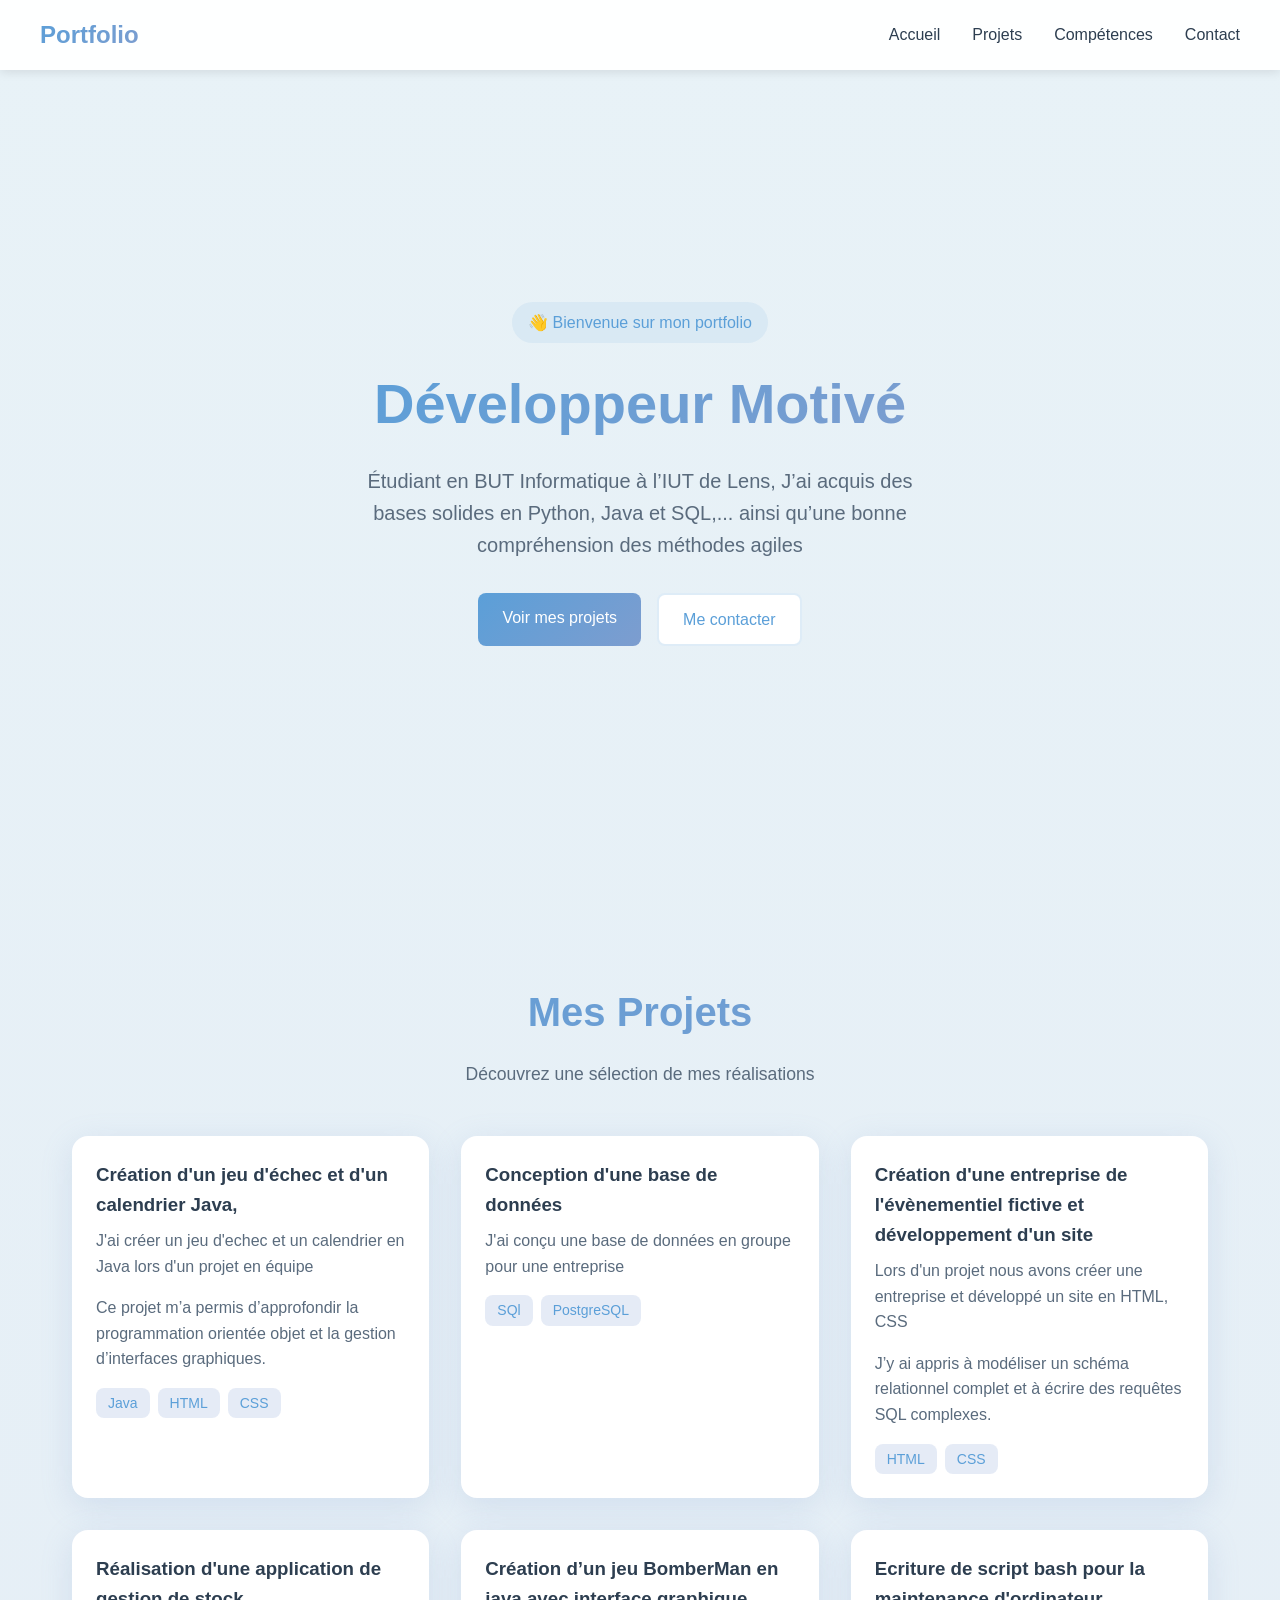
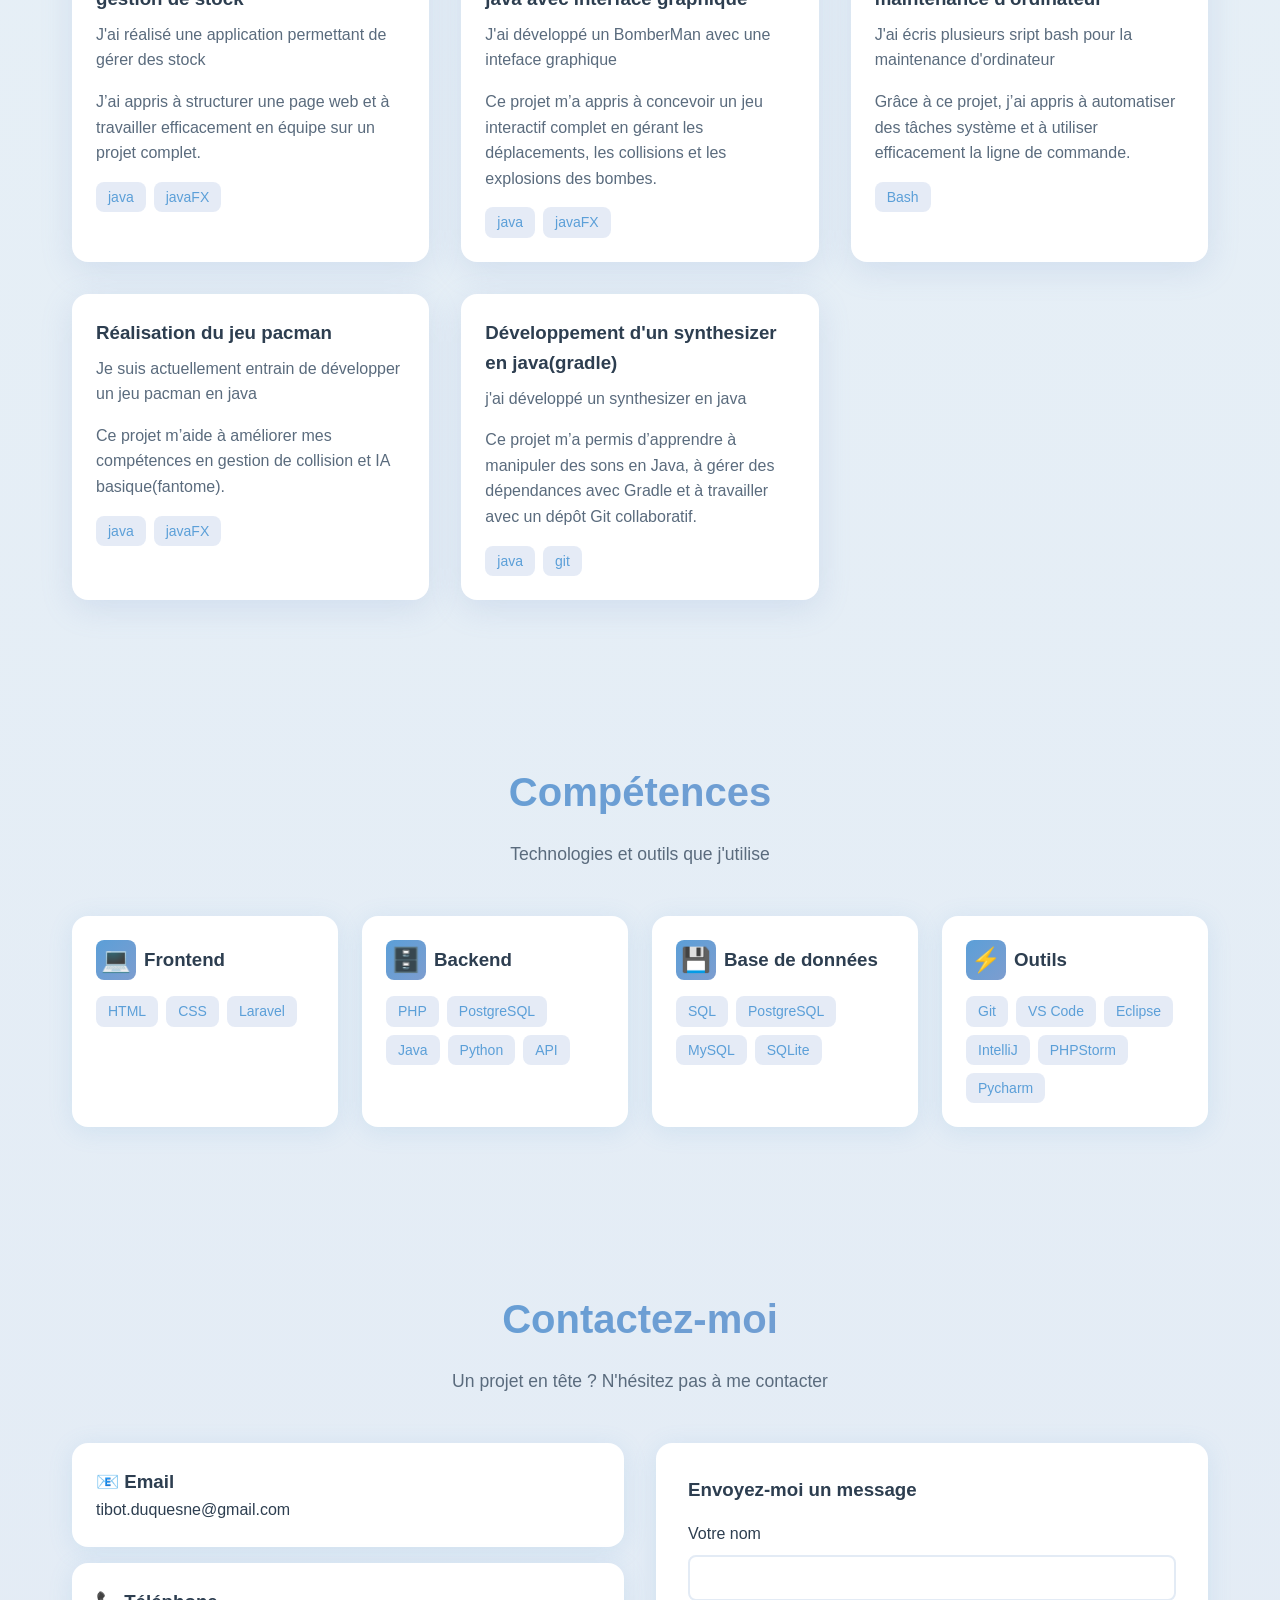
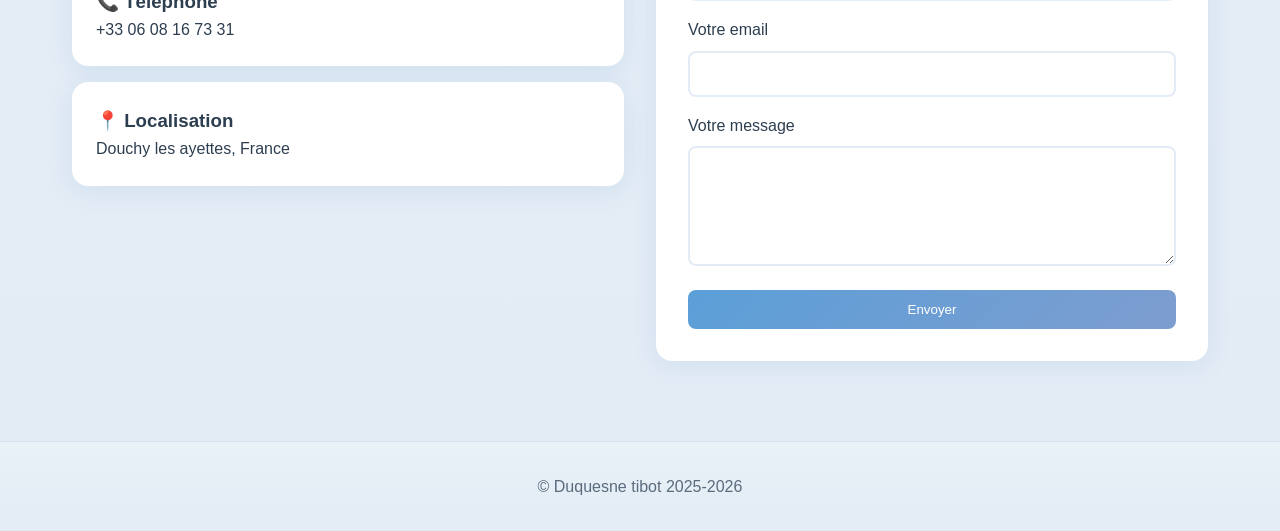
==== index.html @ 4263afc7 "ajout d'un projet" ====
<!DOCTYPE html>
<html lang='fr'>
<head>
    <meta charset="UTF-8">
    <meta name="viewport" content="width=device-width, initial-scale=1.0">
    <title>Accueil — Portfolio</title>
    
  <link rel="stylesheet" href="styles.css">
</head>
<body>
<nav>
        <div class="container">
            <h1>Portfolio</h1>
            <ul>
                <li><a href="index.html">Accueil</a></li>
                <li><a href="#projets">Projets</a></li>
                <li><a href="#competences">Compétences</a></li>
                <li><a href="#contact">Contact</a></li>
            </ul>
        </div>
    </nav>
<main class='container'>


    <!-- Navigation -->
    

    <!-- Hero Section -->
    <section id="accueil" class="hero">
        <div>
            <div style="background: rgba(91, 159, 216, 0.1); display: inline-block; padding: 0.5rem 1rem; border-radius: 2rem; margin-bottom: 1rem;">
                <span style="color: #5b9fd8;">👋 Bienvenue sur mon portfolio</span>
            </div>
            <h1>Développeur Motivé</h1>
            <p>Étudiant en BUT Informatique à l’IUT de Lens,  J’ai acquis des bases solides en Python, Java et SQL,... ainsi qu’une bonne compréhension des méthodes agiles</p>
            <div class="buttons">
                <a href="#projets" class="btn">Voir mes projets</a>
                <a href="#contact" class="btn" style="background: white; color: #5b9fd8; border: 2px solid rgba(91, 159, 216, 0.2);">Me contacter</a>
            </div>
        </div>
    </section>

    <!-- Projets -->
    <section id="projets">
        <h2>Mes Projets</h2>
        <p>Découvrez une sélection de mes réalisations</p>
        
        <div class="projects">
            <div class="project-card">
                <div class="project-card-content">
                    <h3>Création d'un jeu d'échec et d'un calendrier Java,</h3>
                    <p>J'ai créer un jeu d'echec et un calendrier en Java lors d'un projet en équipe</p>
                    <p>Ce projet m’a permis d’approfondir la programmation orientée objet et la gestion d’interfaces graphiques.</p>
                    <div class="tags">
                        <span class="tag">Java</span>
                        <span class="tag">HTML</span>
                        <span class="tag">CSS</span>
                    </div>
                </div>
            </div>

            <div class="project-card">
                <div class="project-card-content">
                    <h3>Conception d'une base de données</h3>
                    <p>J'ai conçu une base de données en groupe pour une entreprise</p>
                    <div class="tags">
                        <span class="tag">SQl</span>
                        <span class="tag">PostgreSQL</span>
                    </div>
                </div>
            </div>

            <div class="project-card">
                <div class="project-card-content">
                    <h3>Création d'une entreprise de l'évènementiel fictive et développement d'un site</h3>
                    <p>Lors d'un projet nous avons créer une entreprise et développé un site en HTML, CSS</p>
                    <p>J’y ai appris à modéliser un schéma relationnel complet et à écrire des requêtes SQL complexes.</p>
                    <div class="tags">
                        <span class="tag">HTML</span>
                        <span class="tag">CSS</span>
                    </div>
                </div>
            </div>

            <div class="project-card">
                <div class="project-card-content">
                    <h3>Réalisation d'une application de gestion de stock</h3>
                    <p>J'ai réalisé une application permettant de gérer des stock</p>
                    <p>J’ai appris à structurer une page web et à travailler efficacement en équipe sur un projet complet.</p>
                    <div class="tags">
                        <span class="tag">java</span>
                        <span class="tag">javaFX</span>
                    </div>
                </div>
            </div>
            <div class="project-card">
                <div class="project-card-content">
                    <h3>Création d’un jeu BomberMan en java avec interface graphique</h3>
                    <p>J'ai développé un BomberMan avec une inteface graphique</p>
                    <p>Ce projet m’a appris à concevoir un jeu interactif complet en gérant les déplacements, les collisions et les explosions des bombes.</p>
                    <div class="tags">
                        <span class="tag">java</span>
                        <span class="tag">javaFX</span>
                    </div>
                </div>
            </div>
            <div class="project-card">
                <div class="project-card-content">
                    <h3>Ecriture de script bash pour la maintenance d'ordinateur</h3>
                    <p>J'ai écris plusieurs sript bash pour la maintenance d'ordinateur</p>
                    <p>Grâce à ce projet, j’ai appris à automatiser des tâches système et à utiliser efficacement la ligne de commande.</p>
                    <div class="tags">
                        <span class="tag">Bash</span>
                    </div>
                </div>
            </div>
            <div class="project-card">
                <div class="project-card-content">
                    <h3>Réalisation du jeu pacman</h3>
                    <p>Je suis actuellement entrain de développer un jeu pacman en java</p>
                    <p>Ce projet m’aide à améliorer mes compétences en gestion de collision et IA basique(fantome).</p>
                    <div class="tags">
                        <span class="tag">java</span>
                        <span class="tag">javaFX</span>
                    </div>
                </div>
            </div>
            <div class="project-card">
                <div class="project-card-content">
                    <h3>Développement d'un synthesizer en java(gradle)</h3>
                    <p>j'ai développé un synthesizer en java</p>
                    <p>Ce projet m’a permis d’apprendre à manipuler des sons en Java, à gérer des dépendances avec Gradle et à travailler avec un dépôt Git collaboratif.</p>
                    <div class="tags">
                        <span class="tag">java</span>
                        <span class="tag">git</span>
                    </div>
                </div>
            </div>
        </div>
    </section>

    <!-- Compétences -->
    <section id="competences">
        <h2>Compétences</h2>
        <p>Technologies et outils que j'utilise</p>
        
        <div class="skills">
            <div class="skill-card">
                <h3><span class="icon">💻</span> Frontend</h3>
                <div class="tags">
                    <span class="tag">HTML</span>
                    <span class="tag">CSS</span>
                    <span class="tag">Laravel</span>
                </div>
            </div>

            <div class="skill-card">
                <h3><span class="icon">🗄️</span> Backend</h3>
                <div class="tags">
                    <span class="tag">PHP</span>
                    <span class="tag">PostgreSQL</span>
                    <span class="tag">Java</span>
                    <span class="tag">Python</span>
                    <span class="tag">API</span>
                </div>
            </div>

            <div class="skill-card">
                <h3><span class="icon">💾</span>Base de données</h3>
                <div class="tags">
                    <span class="tag">SQL</span>
                    <span class="tag">PostgreSQL</span>
                    <span class="tag">MySQL</span>
                    <span class="tag">SQLite</span>  
                </div>
            </div>
            <div class="skill-card">
                <h3><span class="icon">⚡</span> Outils</h3>
                <div class="tags">
                    <span class="tag">Git</span>
                    <span class="tag">VS Code</span>
                    <span class="tag">Eclipse</span>
                    <span class="tag">IntelliJ</span>
                    <span class="tag">PHPStorm</span>
                    <span class="tag">Pycharm</span>    
                </div>
            </div>
        </div>
    </section>

    <!-- Contact -->
    <section id="contact">
        <h2>Contactez-moi</h2>
        <p>Un projet en tête ? N'hésitez pas à me contacter</p>
        
        <div class="contact-grid">
            <div>
                <div class="contact-card" style="margin-bottom: 1rem;">
                    <h3>📧 Email</h3>
                    <p>tibot.duquesne@gmail.com</p>
                </div>
                <div class="contact-card" style="margin-bottom: 1rem;">
                    <h3>📞 Téléphone</h3>
                    <p>+33 06 08 16 73 31</p>
                </div>
                <div class="contact-card">
                    <h3>📍 Localisation</h3>
                    <p>Douchy les ayettes, France</p>
                </div>
            </div>

            <div class="contact-form">
                <h3 style="margin-bottom: 1rem;">Envoyez-moi un message</h3>
                <form
                action="https://formspree.io/f/manpaazv"
                method="POST"
                >
                    <div class="form-group">
                        <label>Votre nom</label>
                        <input type="text" required>
                    </div>
                    <div class="form-group">
                        <label>Votre email</label>
                        <input type="email" required name="email">
                    </div>
                    <div class="form-group">
                        <label>Votre message</label>
                        <textarea required name="name"></textarea>
                    </div>
                    <button type="submit" class="btn" style="width: 100%;">Envoyer</button>
                </form>
            </div>
        </div>
    </section>

    <!-- Footer -->
    


</main>
<footer>
        <p>© Duquesne tibot 2025-2026</p>
    </footer>
</body>
</html>
---- styles.css ----
* {
            margin: 0;
            padding: 0;
            box-sizing: border-box;
        }

        body {
            font-family: 'Segoe UI', Tahoma, Geneva, Verdana, sans-serif;
            background: linear-gradient(180deg, #e8f2f7, #e3ebf5);
            color: #2d3e50;
            line-height: 1.6;
        }

        /* Navigation */
        nav {
            position: fixed;
            top: 0;
            left: 0;
            right: 0;
            background: rgba(255, 255, 255, 0.95);
            backdrop-filter: blur(10px);
            padding: 1rem 2rem;
            box-shadow: 0 2px 10px rgba(0, 0, 0, 0.1);
            z-index: 1000;
        }

        nav .container {
            max-width: 1200px;
            margin: 0 auto;
            display: flex;
            justify-content: space-between;
            align-items: center;
        }

        nav h1 {
            font-size: 1.5rem;
            background: linear-gradient(135deg, #5b9fd8, #7d9dcf);
            -webkit-background-clip: text;
            -webkit-text-fill-color: transparent;
            background-clip: text;
        }

        nav ul {
            display: flex;
            list-style: none;
            gap: 2rem;
        }

        nav a {
            text-decoration: none;
            color: #2d3e50;
            font-weight: 500;
            transition: color 0.3s;
        }

        nav a:hover {
            color: #5b9fd8;
        }

        .btn {
            background: linear-gradient(135deg, #5b9fd8, #7d9dcf);
            color: white;
            padding: 0.75rem 1.5rem;
            border-radius: 0.5rem;
            text-decoration: none;
            border: none;
            cursor: pointer;
            transition: opacity 0.3s;
            display: inline-block;
        }

        .btn:hover {
            opacity: 0.9;
        }

        /* Hero Section */
        .hero {
            min-height: 100vh;
            display: flex;
            align-items: center;
            justify-content: center;
            text-align: center;
            padding: 2rem;
            padding-top: 80px;
        }

        .hero h1 {
            font-size: 3.5rem;
            background: linear-gradient(135deg, #5b9fd8, #7d9dcf);
            -webkit-background-clip: text;
            -webkit-text-fill-color: transparent;
            background-clip: text;
            margin-bottom: 1rem;
        }

        .hero p {
            font-size: 1.25rem;
            color: #5a6b7d;
            margin-bottom: 2rem;
            max-width: 600px;
        }

        .hero .buttons {
            display: flex;
            gap: 1rem;
            justify-content: center;
            flex-wrap: wrap;
        }

        /* Sections */
        section {
            padding: 5rem 2rem;
            max-width: 1200px;
            margin: 0 auto;
        }

        section h2 {
            font-size: 2.5rem;
            text-align: center;
            margin-bottom: 1rem;
            background: linear-gradient(135deg, #5b9fd8, #7d9dcf);
            -webkit-background-clip: text;
            -webkit-text-fill-color: transparent;
            background-clip: text;
        }

        section > p {
            text-align: center;
            color: #5a6b7d;
            margin-bottom: 3rem;
            font-size: 1.1rem;
        }

        /* Projets */
        .projects {
            display: grid;
            grid-template-columns: repeat(auto-fit, minmax(300px, 1fr));
            gap: 2rem;
        }

        .project-card {
            background: white;
            border-radius: 1rem;
            overflow: hidden;
            box-shadow: 0 8px 32px rgba(125, 157, 207, 0.2);
            transition: transform 0.3s;
        }

        .project-card:hover {
            transform: translateY(-5px);
        }

        .project-card img {
            width: 100%;
            height: 200px;
            object-fit: cover;
            background: linear-gradient(135deg, #7d9dcf, #8fb4d1);
        }

        .project-card-content {
            padding: 1.5rem;
        }

        .project-card h3 {
            margin-bottom: 0.5rem;
            color: #2d3e50;
        }

        .project-card p {
            color: #5a6b7d;
            margin-bottom: 1rem;
        }

        .tags {
            display: flex;
            flex-wrap: wrap;
            gap: 0.5rem;
        }

        .tag {
            background: rgba(125, 157, 207, 0.2);
            padding: 0.25rem 0.75rem;
            border-radius: 0.5rem;
            font-size: 0.875rem;
            color: #5b9fd8;
        }

        /* Compétences */
        .skills {
            display: grid;
            grid-template-columns: repeat(auto-fit, minmax(250px, 1fr));
            gap: 1.5rem;
        }

        .skill-card {
            background: white;
            padding: 1.5rem;
            border-radius: 1rem;
            box-shadow: 0 4px 24px rgba(91, 159, 216, 0.15);
        }

        .skill-card h3 {
            display: flex;
            align-items: center;
            gap: 0.5rem;
            margin-bottom: 1rem;
            color: #2d3e50;
        }

        .skill-card .icon {
            width: 40px;
            height: 40px;
            background: linear-gradient(135deg, #5b9fd8, #7d9dcf);
            border-radius: 0.5rem;
            display: flex;
            align-items: center;
            justify-content: center;
            color: white;
            font-size: 1.5rem;
        }

        /* Contact */
        .contact-grid {
            display: grid;
            grid-template-columns: repeat(auto-fit, minmax(300px, 1fr));
            gap: 2rem;
        }

        .contact-card {
            background: white;
            padding: 1.5rem;
            border-radius: 1rem;
            box-shadow: 0 4px 24px rgba(91, 159, 216, 0.15);
        }

        .contact-form {
            background: white;
            padding: 2rem;
            border-radius: 1rem;
            box-shadow: 0 4px 24px rgba(91, 159, 216, 0.15);
        }

        .form-group {
            margin-bottom: 1rem;
        }

        .form-group label {
            display: block;
            margin-bottom: 0.5rem;
            color: #2d3e50;
            font-weight: 500;
        }

        .form-group input,
        .form-group textarea {
            width: 100%;
            padding: 0.75rem;
            border: 2px solid #e3ebf5;
            border-radius: 0.5rem;
            font-family: inherit;
            font-size: 1rem;
        }

        .form-group textarea {
            resize: vertical;
            min-height: 120px;
        }

        /* Footer */
        footer {
            background: linear-gradient(180deg, #e8f2f7, #e3ebf5);
            text-align: center;
            padding: 2rem;
            color: #5a6b7d;
            border-top: 1px solid #d5e3ee;
        }

        /* Responsive */
        @media (max-width: 768px) {
            nav ul {
                display: none;
            }

            .hero h1 {
                font-size: 2rem;
            }

            section h2 {
                font-size: 2rem;
            }
        }
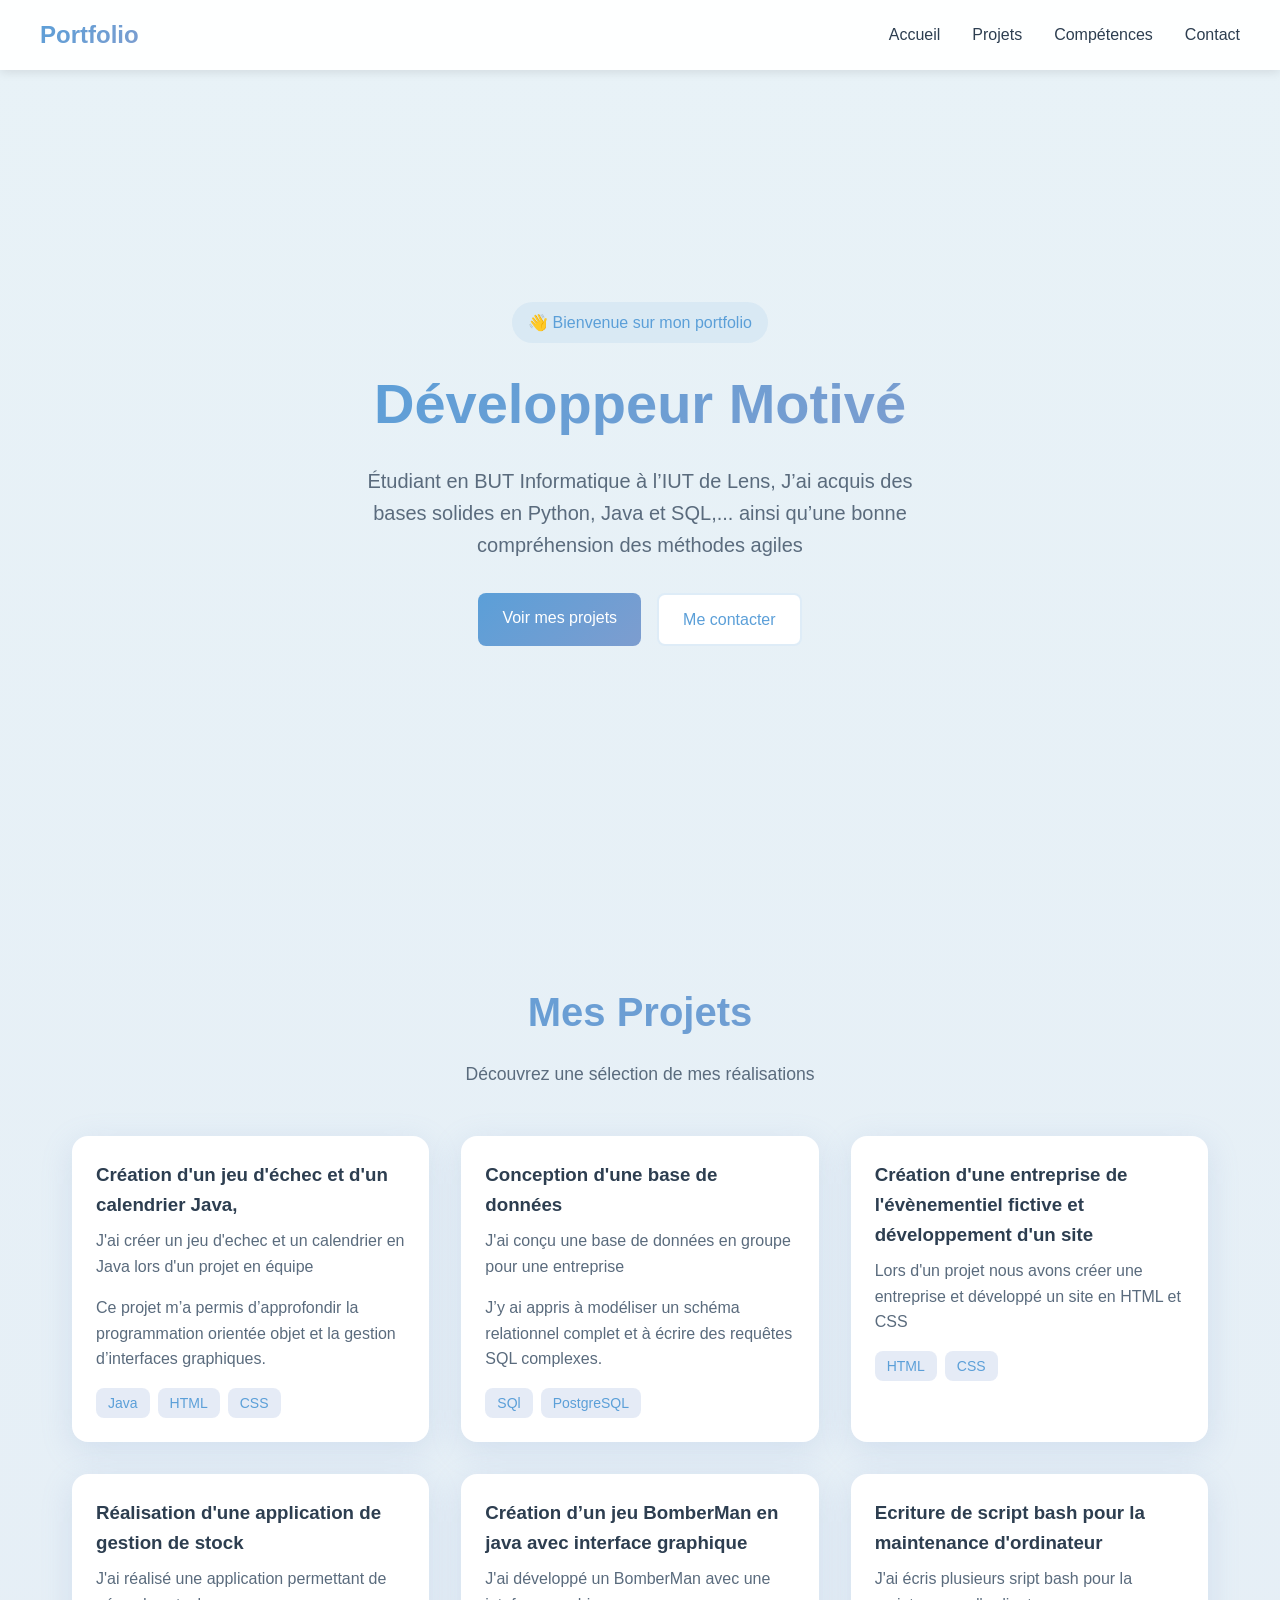
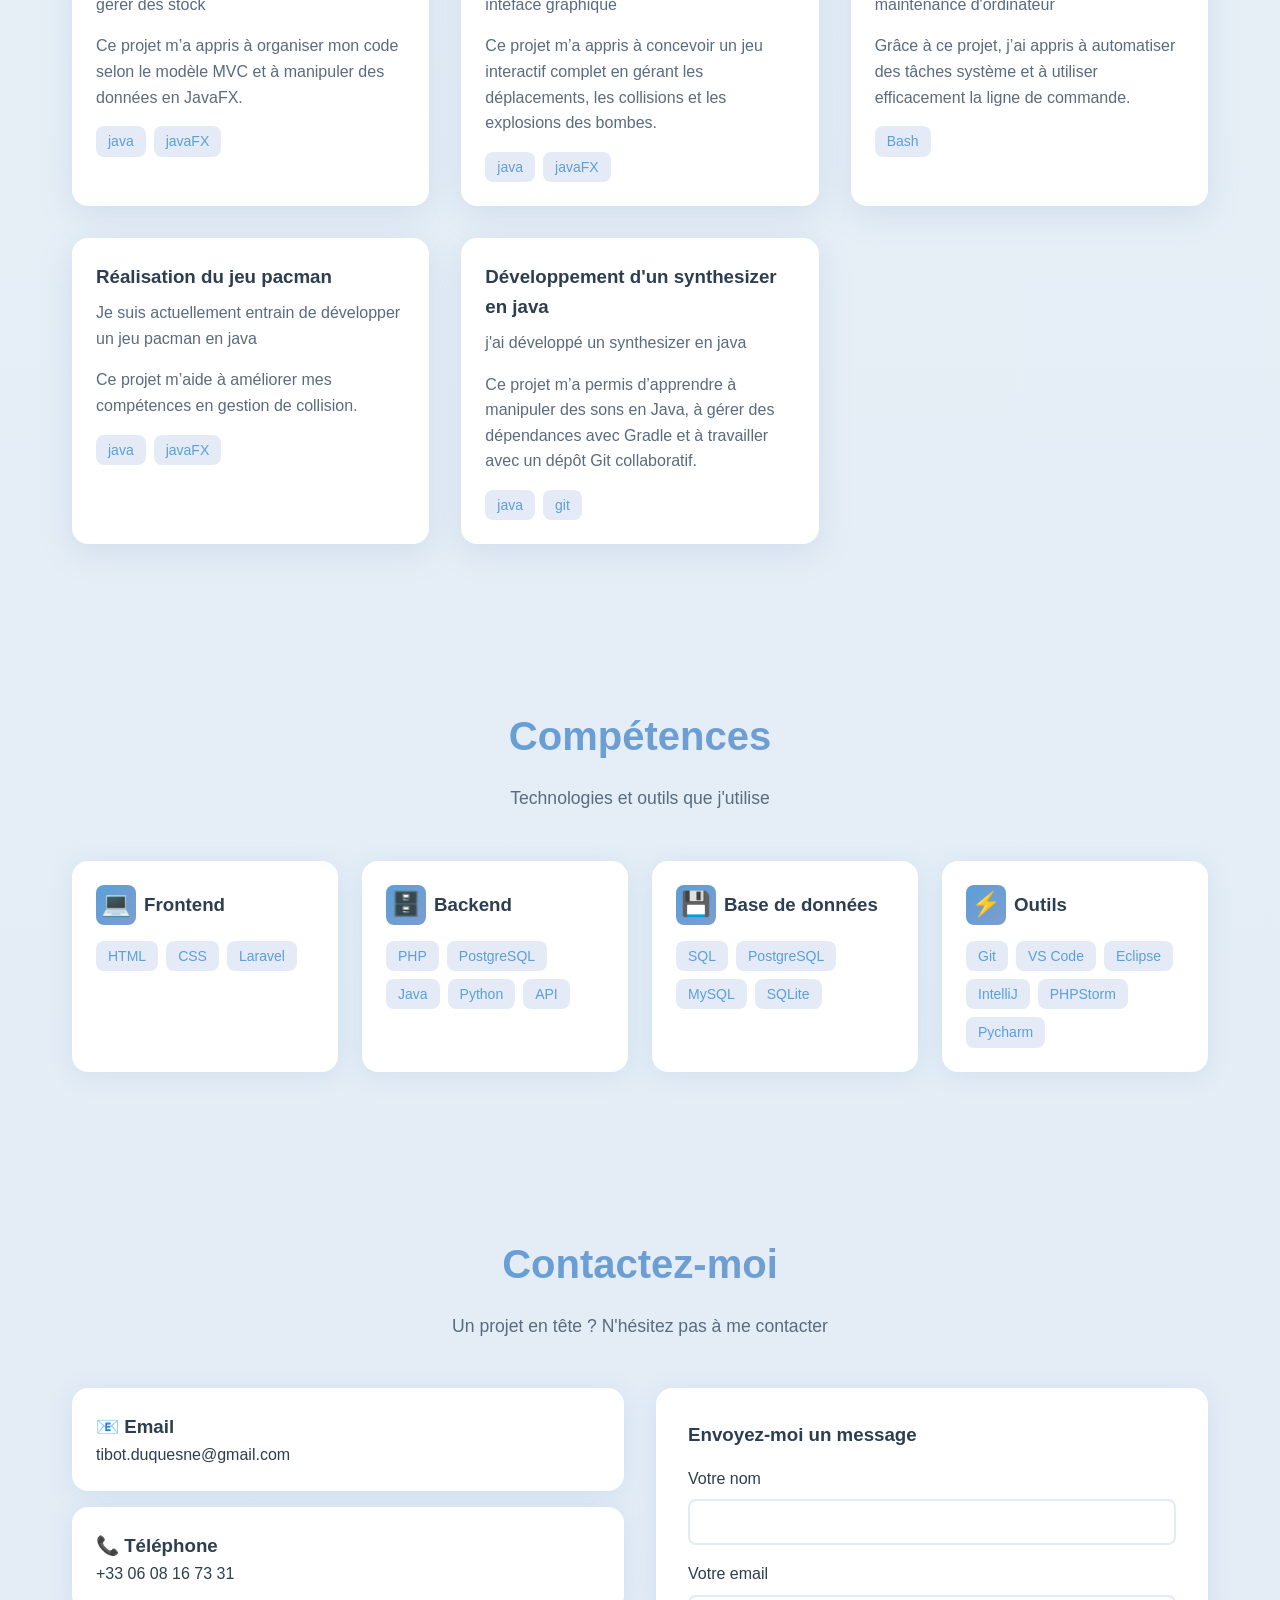
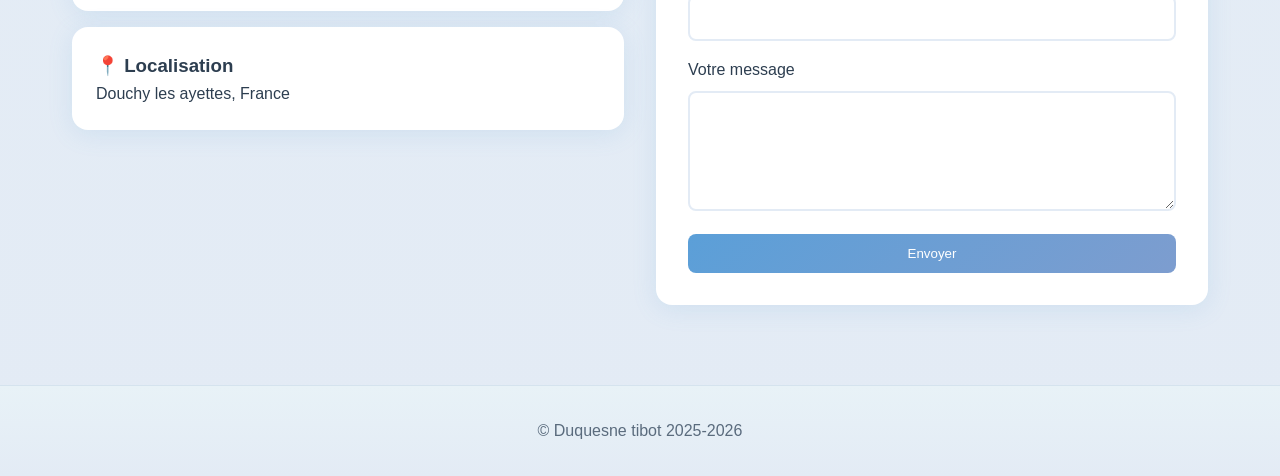
==== commit 66ca0d35: "ajout description projet" ====
--- a/index.html
+++ b/index.html
@@ -63,6 +63,7 @@
                 <div class="project-card-content">
                     <h3>Conception d'une base de données</h3>
                     <p>J'ai conçu une base de données en groupe pour une entreprise</p>
+                    <p>J’y ai appris à modéliser un schéma relationnel complet et à écrire des requêtes SQL complexes.</p>
                     <div class="tags">
                         <span class="tag">SQl</span>
                         <span class="tag">PostgreSQL</span>
@@ -73,8 +74,7 @@
             <div class="project-card">
                 <div class="project-card-content">
                     <h3>Création d'une entreprise de l'évènementiel fictive et développement d'un site</h3>
-                    <p>Lors d'un projet nous avons créer une entreprise et développé un site en HTML, CSS</p>
-                    <p>J’y ai appris à modéliser un schéma relationnel complet et à écrire des requêtes SQL complexes.</p>
+                    <p>Lors d'un projet nous avons créer une entreprise et développé un site en HTML et CSS</p>
                     <div class="tags">
                         <span class="tag">HTML</span>
                         <span class="tag">CSS</span>
@@ -86,7 +86,7 @@
                 <div class="project-card-content">
                     <h3>Réalisation d'une application de gestion de stock</h3>
                     <p>J'ai réalisé une application permettant de gérer des stock</p>
-                    <p>J’ai appris à structurer une page web et à travailler efficacement en équipe sur un projet complet.</p>
+                    <p>Ce projet m’a appris à organiser mon code selon le modèle MVC et à manipuler des données en JavaFX.</p>
                     <div class="tags">
                         <span class="tag">java</span>
                         <span class="tag">javaFX</span>
@@ -118,7 +118,7 @@
                 <div class="project-card-content">
                     <h3>Réalisation du jeu pacman</h3>
                     <p>Je suis actuellement entrain de développer un jeu pacman en java</p>
-                    <p>Ce projet m’aide à améliorer mes compétences en gestion de collision et IA basique(fantome).</p>
+                    <p>Ce projet m’aide à améliorer mes compétences en gestion de collision.</p>
                     <div class="tags">
                         <span class="tag">java</span>
                         <span class="tag">javaFX</span>
@@ -127,7 +127,7 @@
             </div>
             <div class="project-card">
                 <div class="project-card-content">
-                    <h3>Développement d'un synthesizer en java(gradle)</h3>
+                    <h3>Développement d'un synthesizer en java</h3>
                     <p>j'ai développé un synthesizer en java</p>
                     <p>Ce projet m’a permis d’apprendre à manipuler des sons en Java, à gérer des dépendances avec Gradle et à travailler avec un dépôt Git collaboratif.</p>
                     <div class="tags">
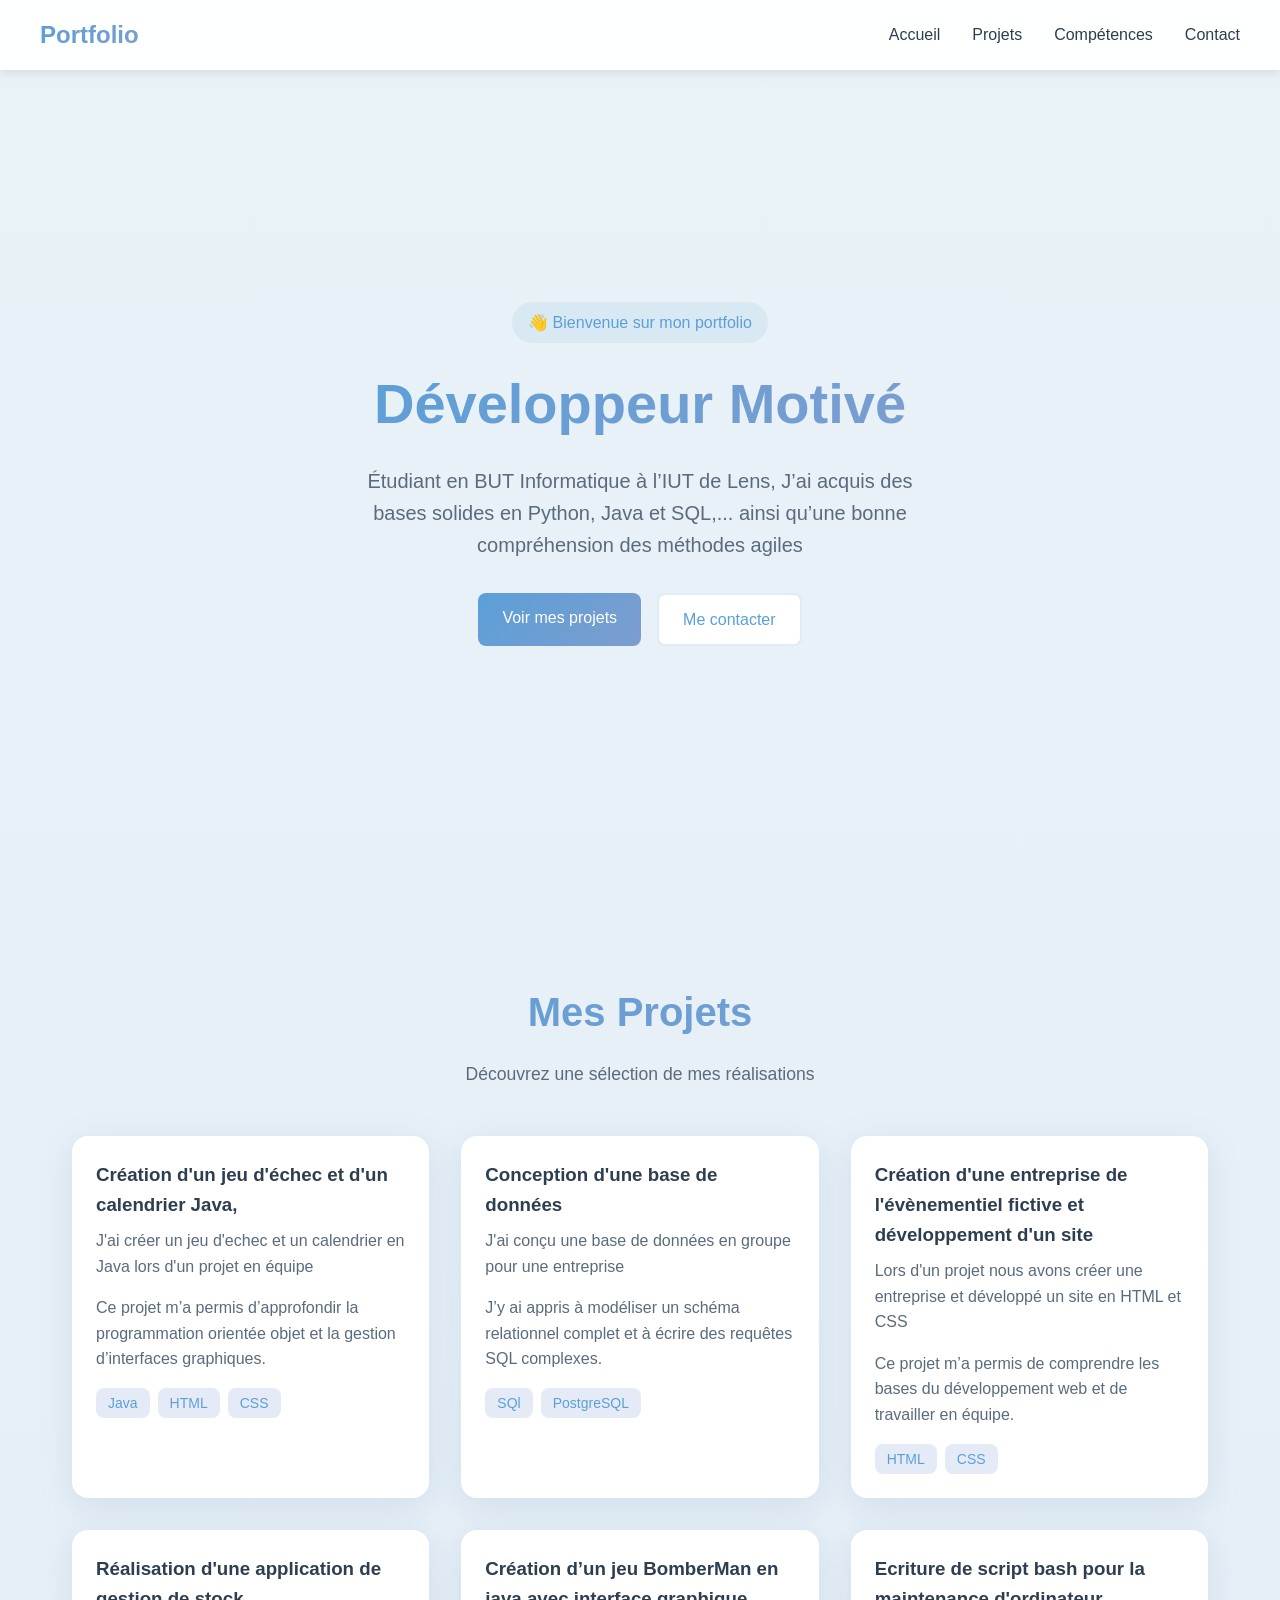
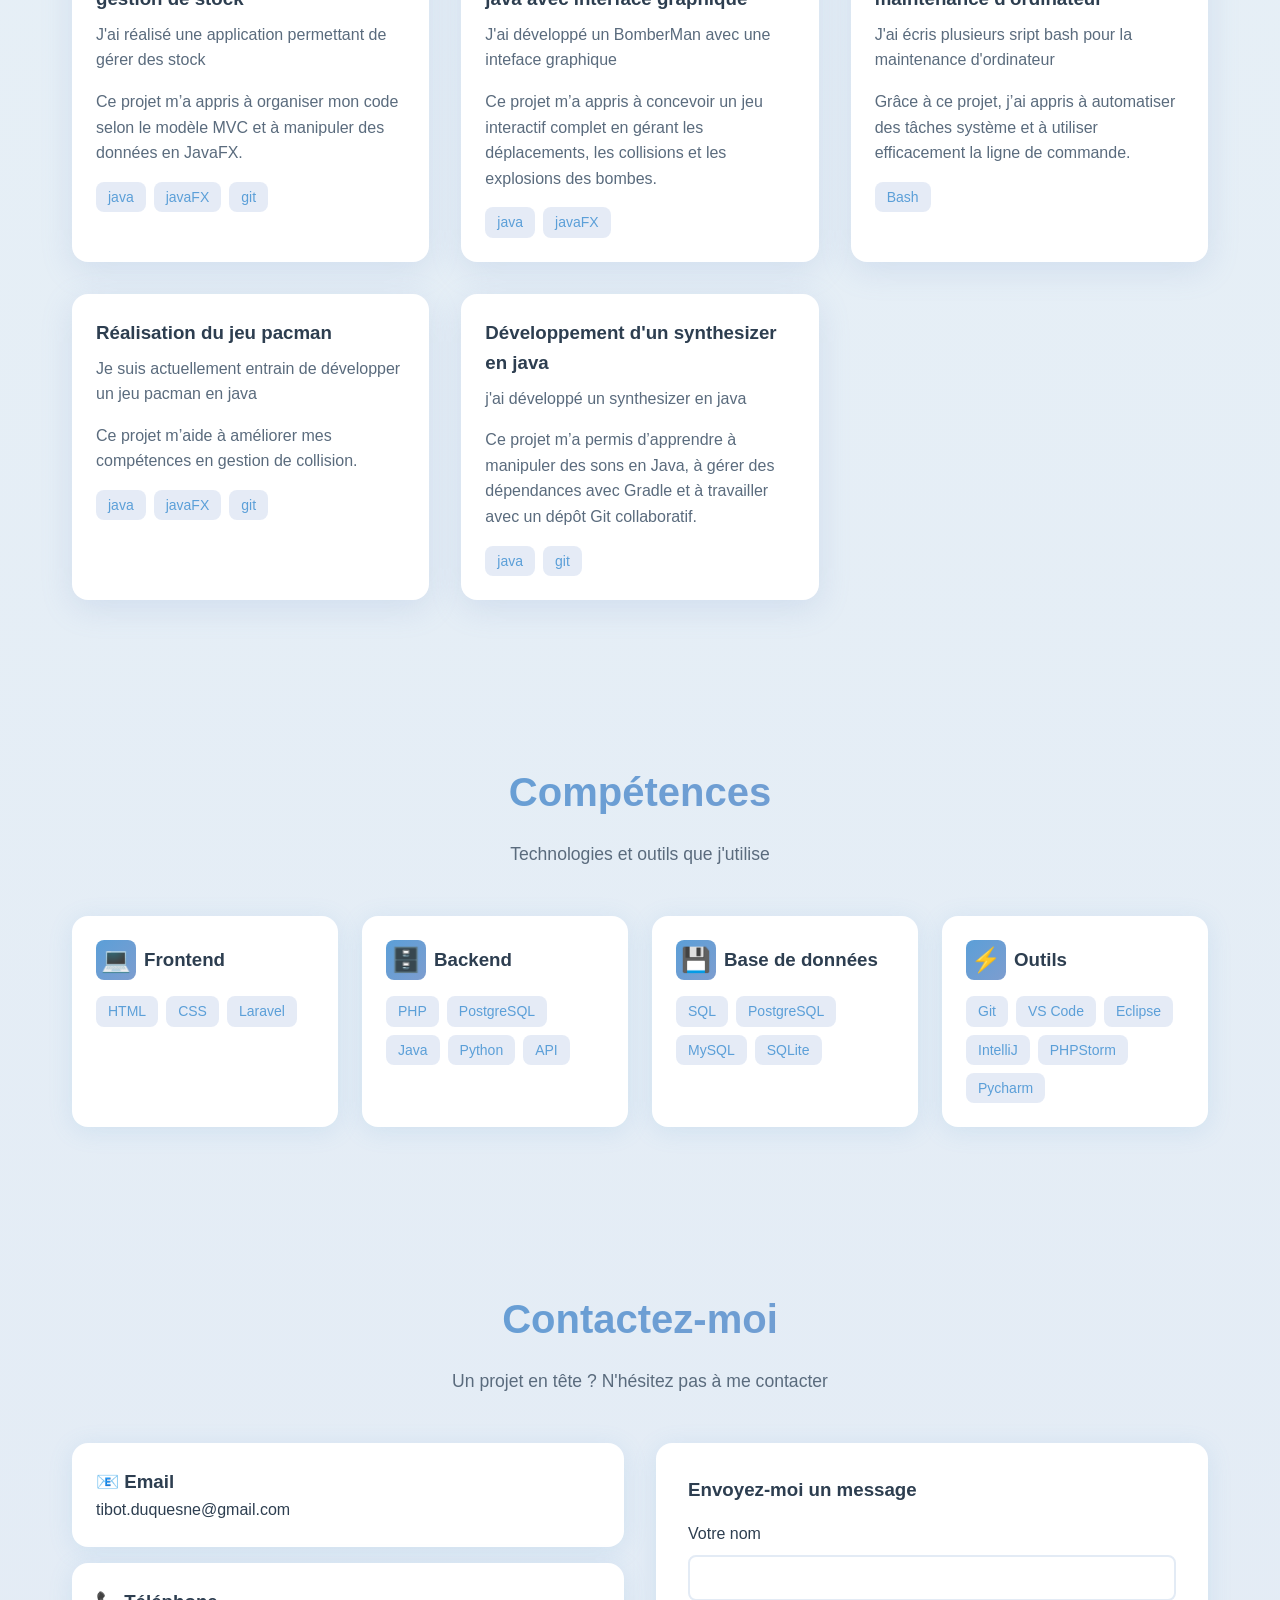
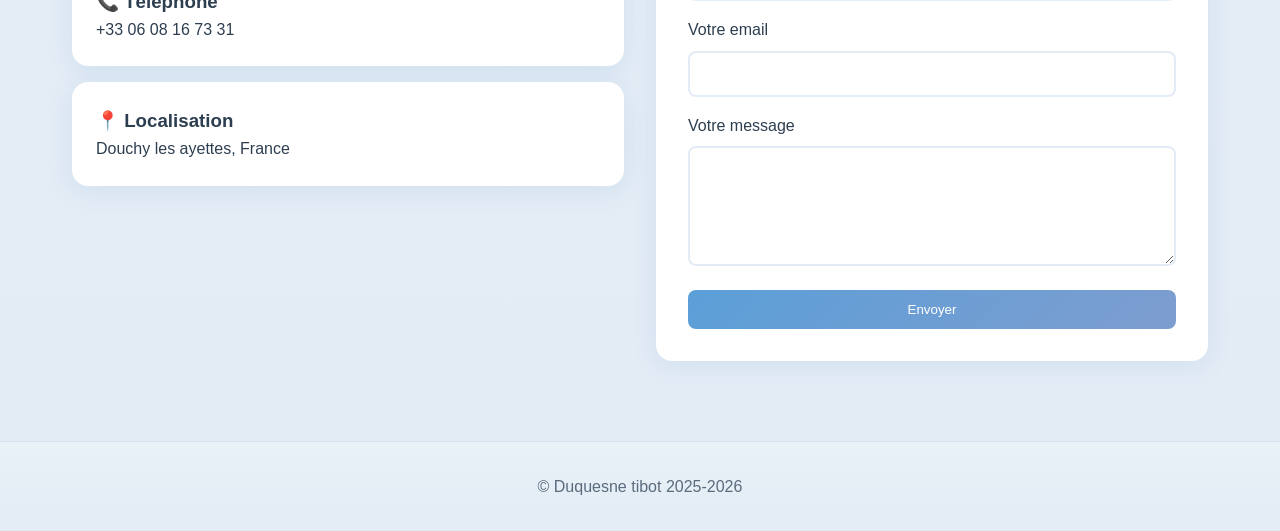
==== commit 910c837a: "ajout final des description" ====
--- a/index.html
+++ b/index.html
@@ -75,6 +75,7 @@
                 <div class="project-card-content">
                     <h3>Création d'une entreprise de l'évènementiel fictive et développement d'un site</h3>
                     <p>Lors d'un projet nous avons créer une entreprise et développé un site en HTML et CSS</p>
+                    <p>Ce projet m’a permis de comprendre les bases du développement web et de travailler en équipe.</p>
                     <div class="tags">
                         <span class="tag">HTML</span>
                         <span class="tag">CSS</span>
@@ -90,6 +91,7 @@
                     <div class="tags">
                         <span class="tag">java</span>
                         <span class="tag">javaFX</span>
+                        <span class="tag">git</span>
                     </div>
                 </div>
             </div>
@@ -122,6 +124,7 @@
                     <div class="tags">
                         <span class="tag">java</span>
                         <span class="tag">javaFX</span>
+                        <span class="tag">git</span>
                     </div>
                 </div>
             </div>
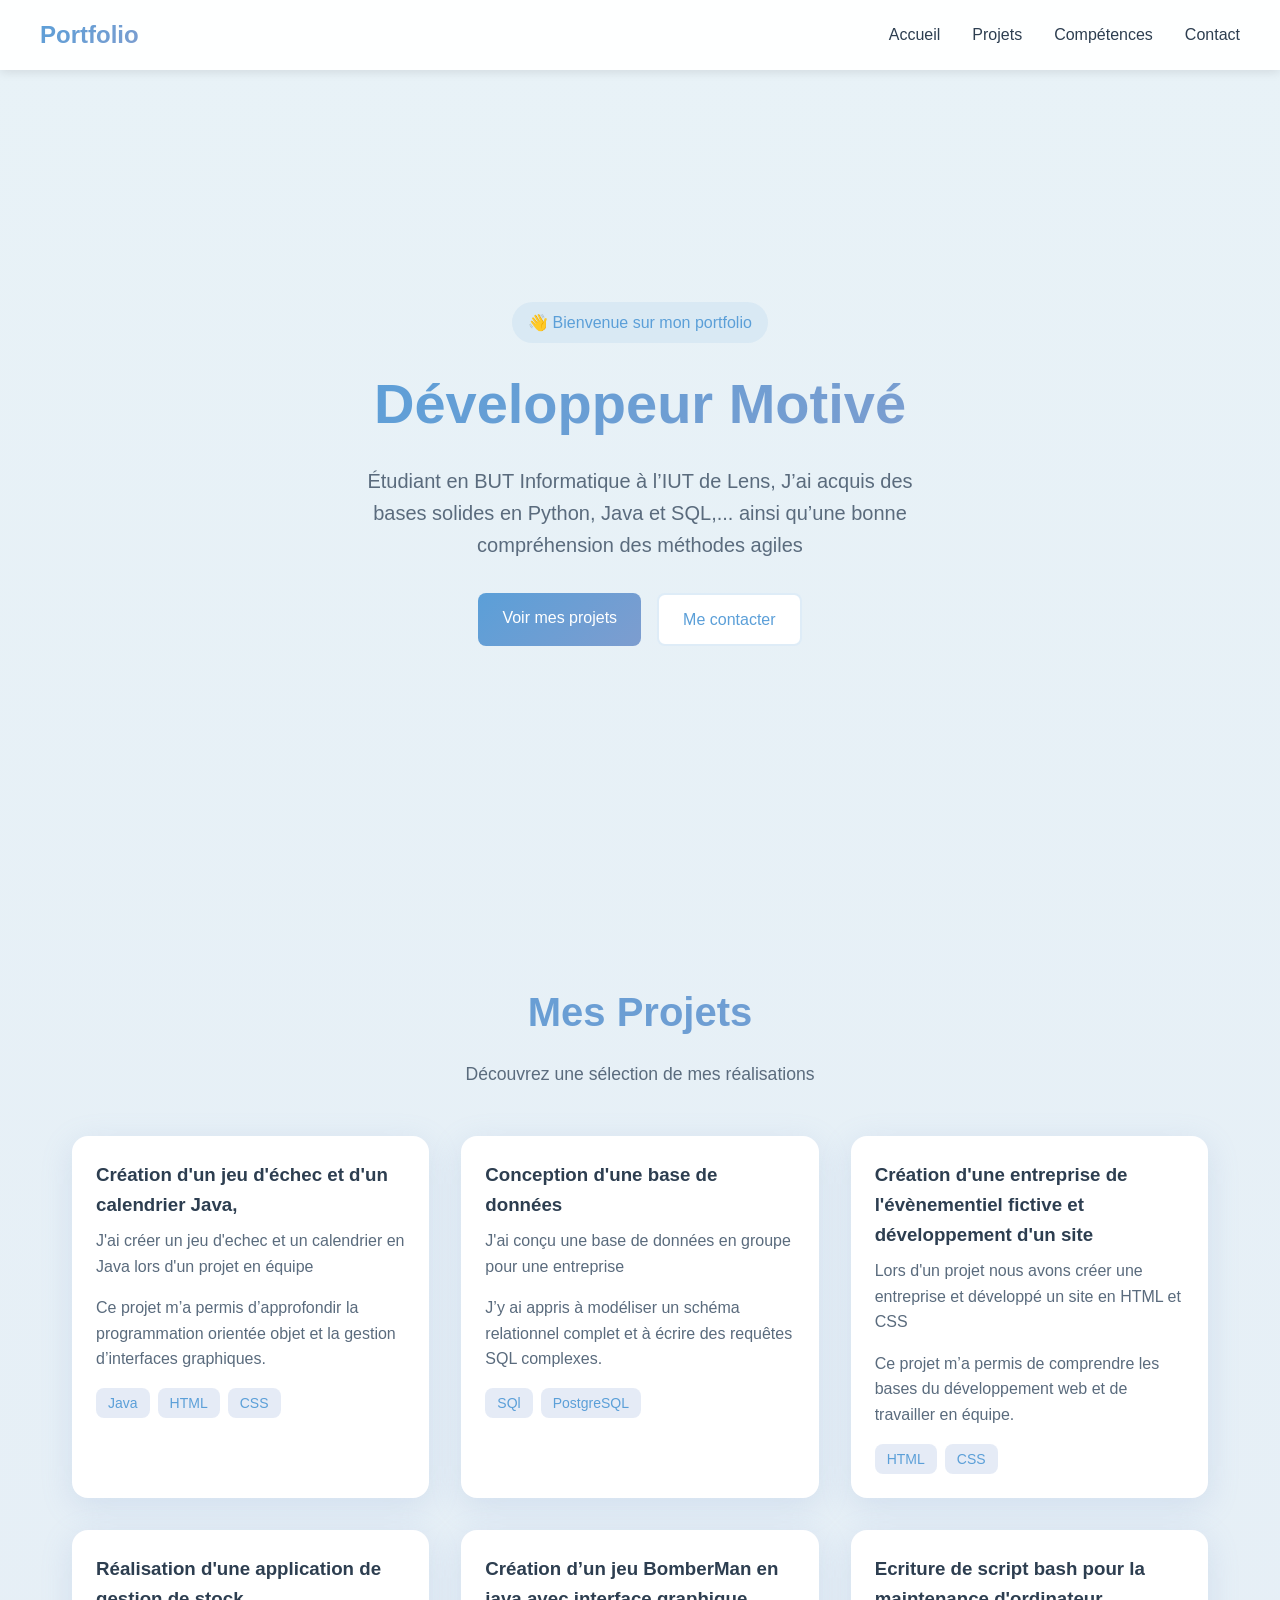
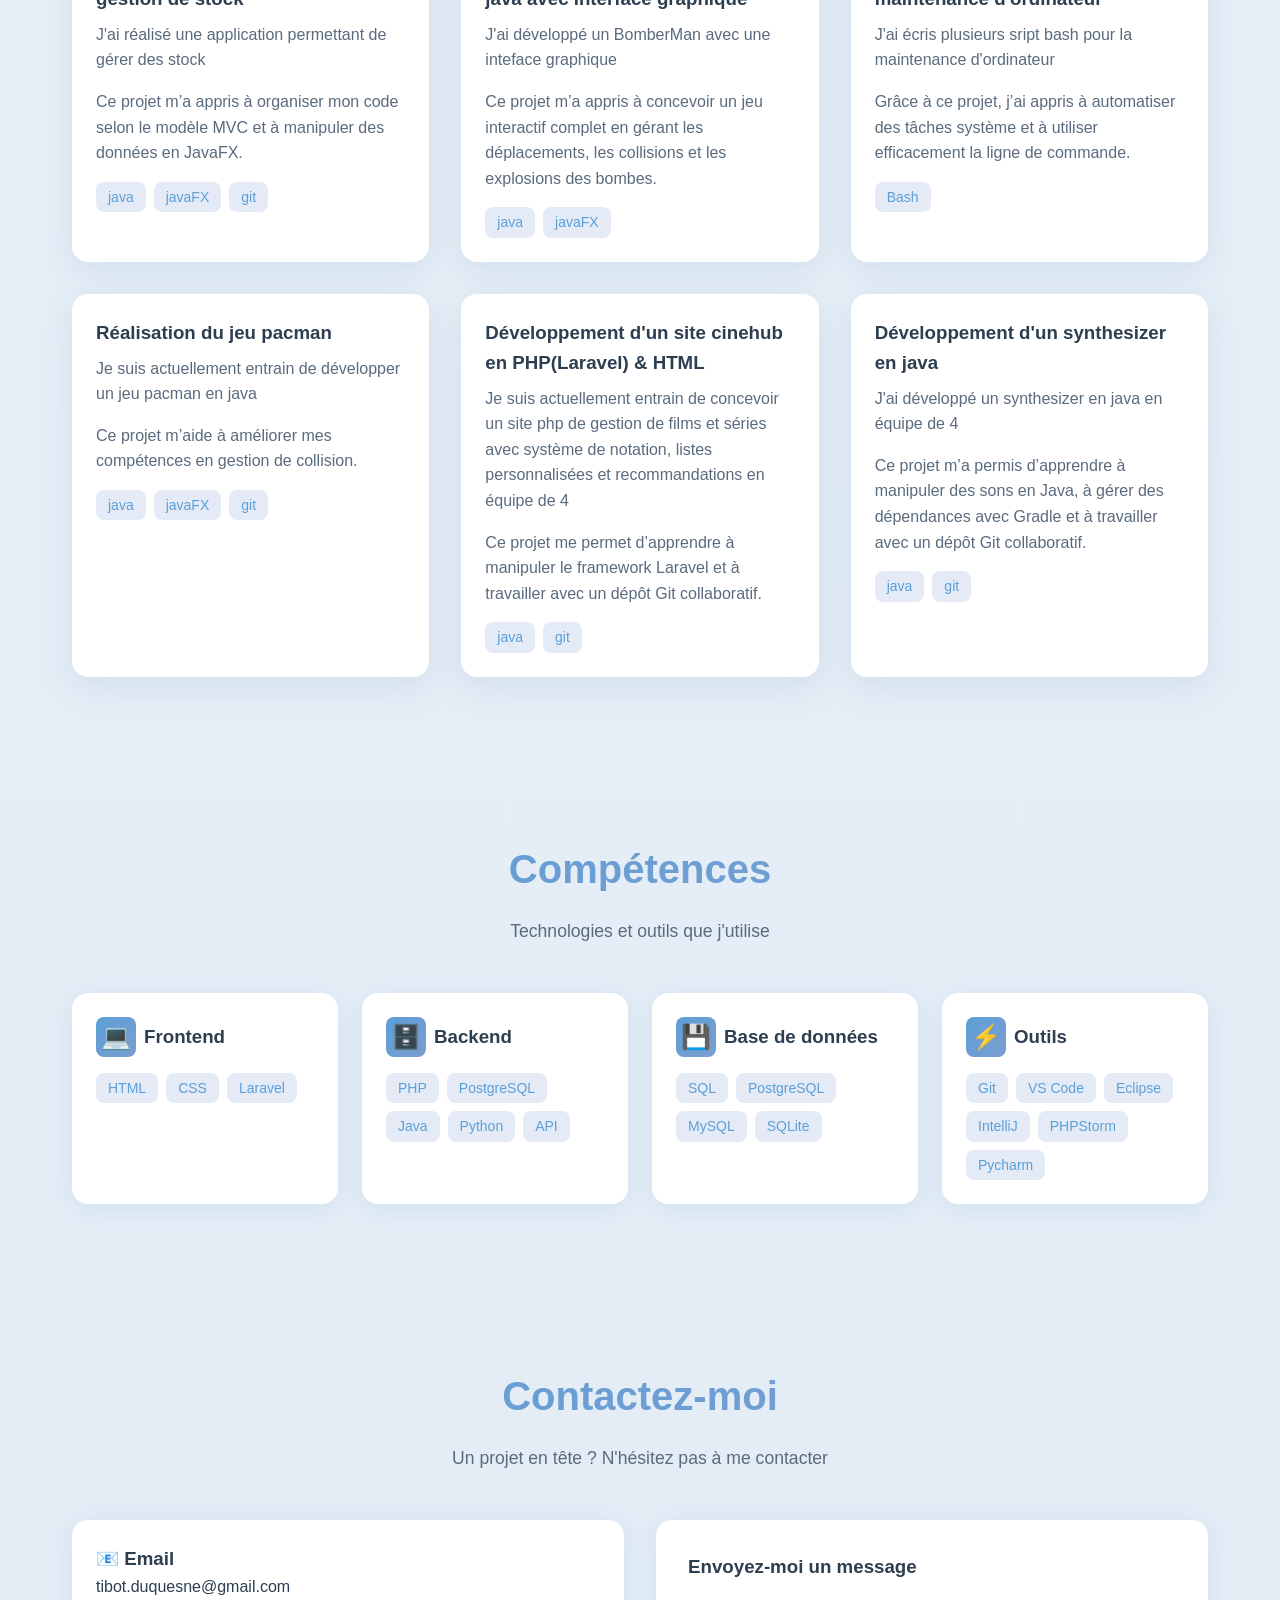
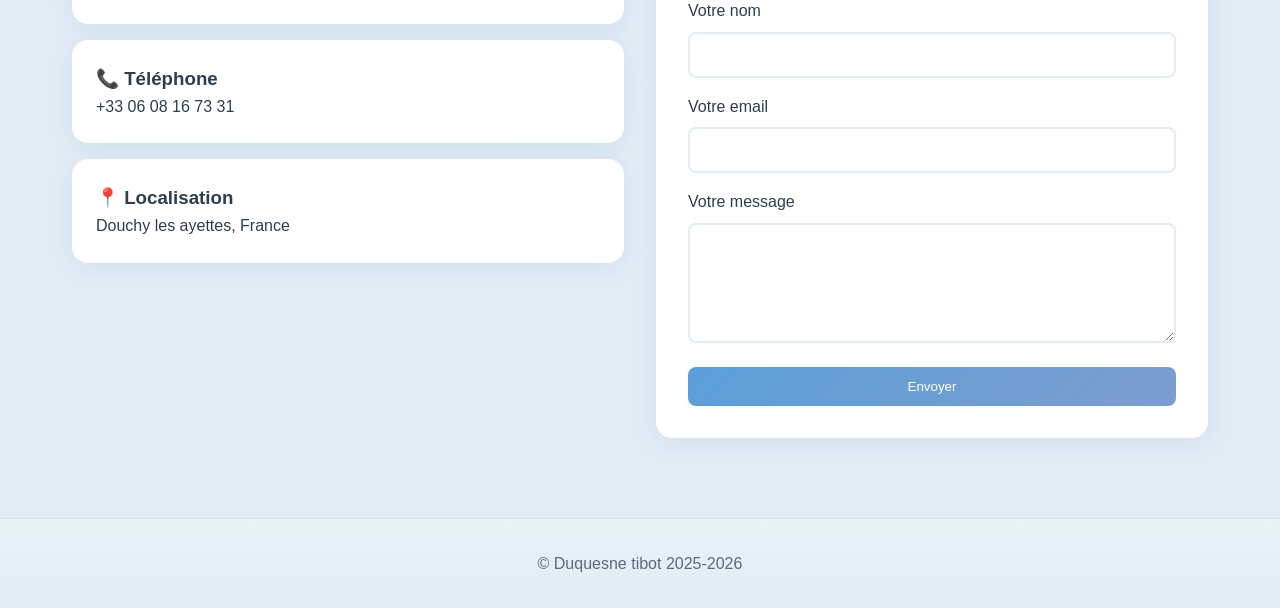
==== commit 68bab5aa: "cinehub" ====
--- a/index.html
+++ b/index.html
@@ -130,8 +130,19 @@
             </div>
             <div class="project-card">
                 <div class="project-card-content">
+                    <h3>Développement d'un site cinehub en PHP(Laravel) & HTML</h3>
+                    <p>Je suis actuellement entrain de concevoir un site php de gestion de films et séries avec système de notation, listes personnalisées et recommandations en équipe de 4</p>
+                    <p>Ce projet me permet d’apprendre à manipuler le framework Laravel et à travailler avec un dépôt Git collaboratif.</p>
+                    <div class="tags">
+                        <span class="tag">java</span>
+                        <span class="tag">git</span>
+                    </div>
+                </div>
+            </div>
+            <div class="project-card">
+                <div class="project-card-content">
                     <h3>Développement d'un synthesizer en java</h3>
-                    <p>j'ai développé un synthesizer en java</p>
+                    <p>J'ai développé un synthesizer en java en équipe de 4</p>
                     <p>Ce projet m’a permis d’apprendre à manipuler des sons en Java, à gérer des dépendances avec Gradle et à travailler avec un dépôt Git collaboratif.</p>
                     <div class="tags">
                         <span class="tag">java</span>
@@ -139,6 +150,7 @@
                     </div>
                 </div>
             </div>
+            
         </div>
     </section>
 
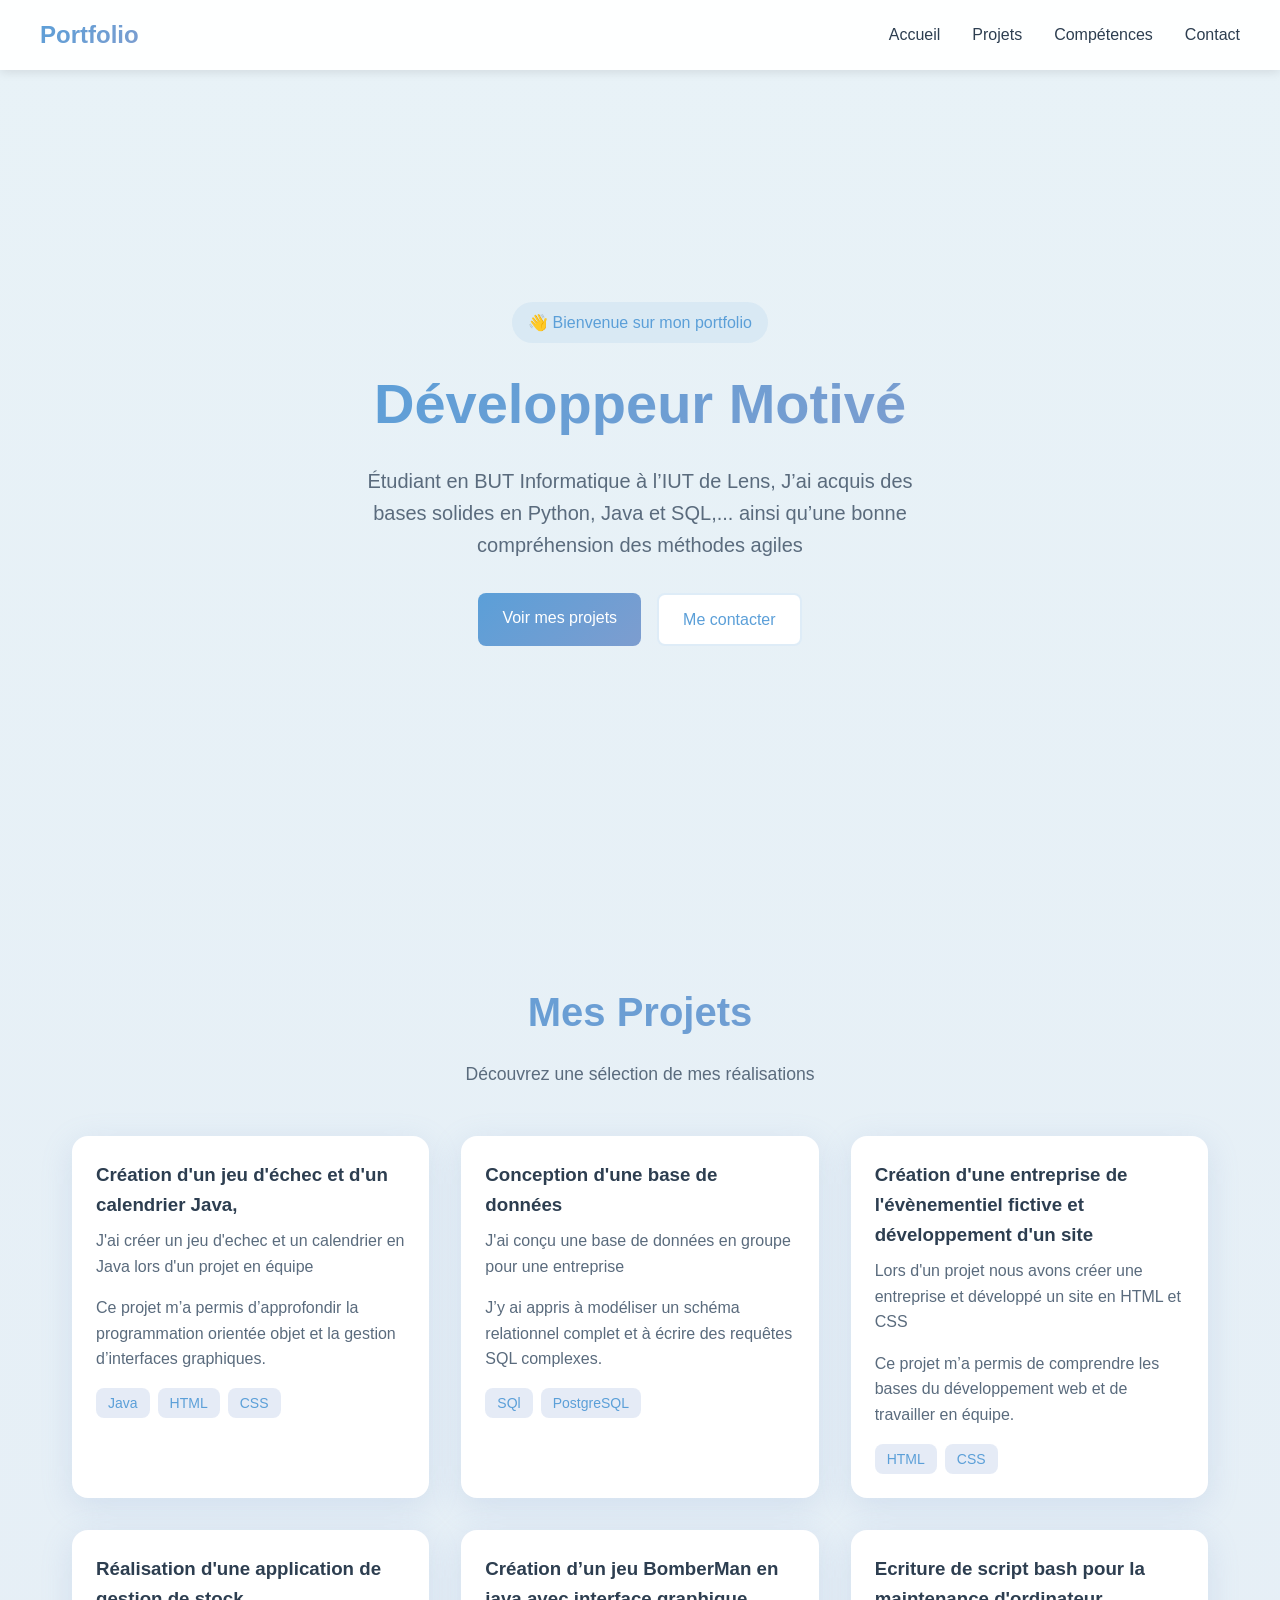
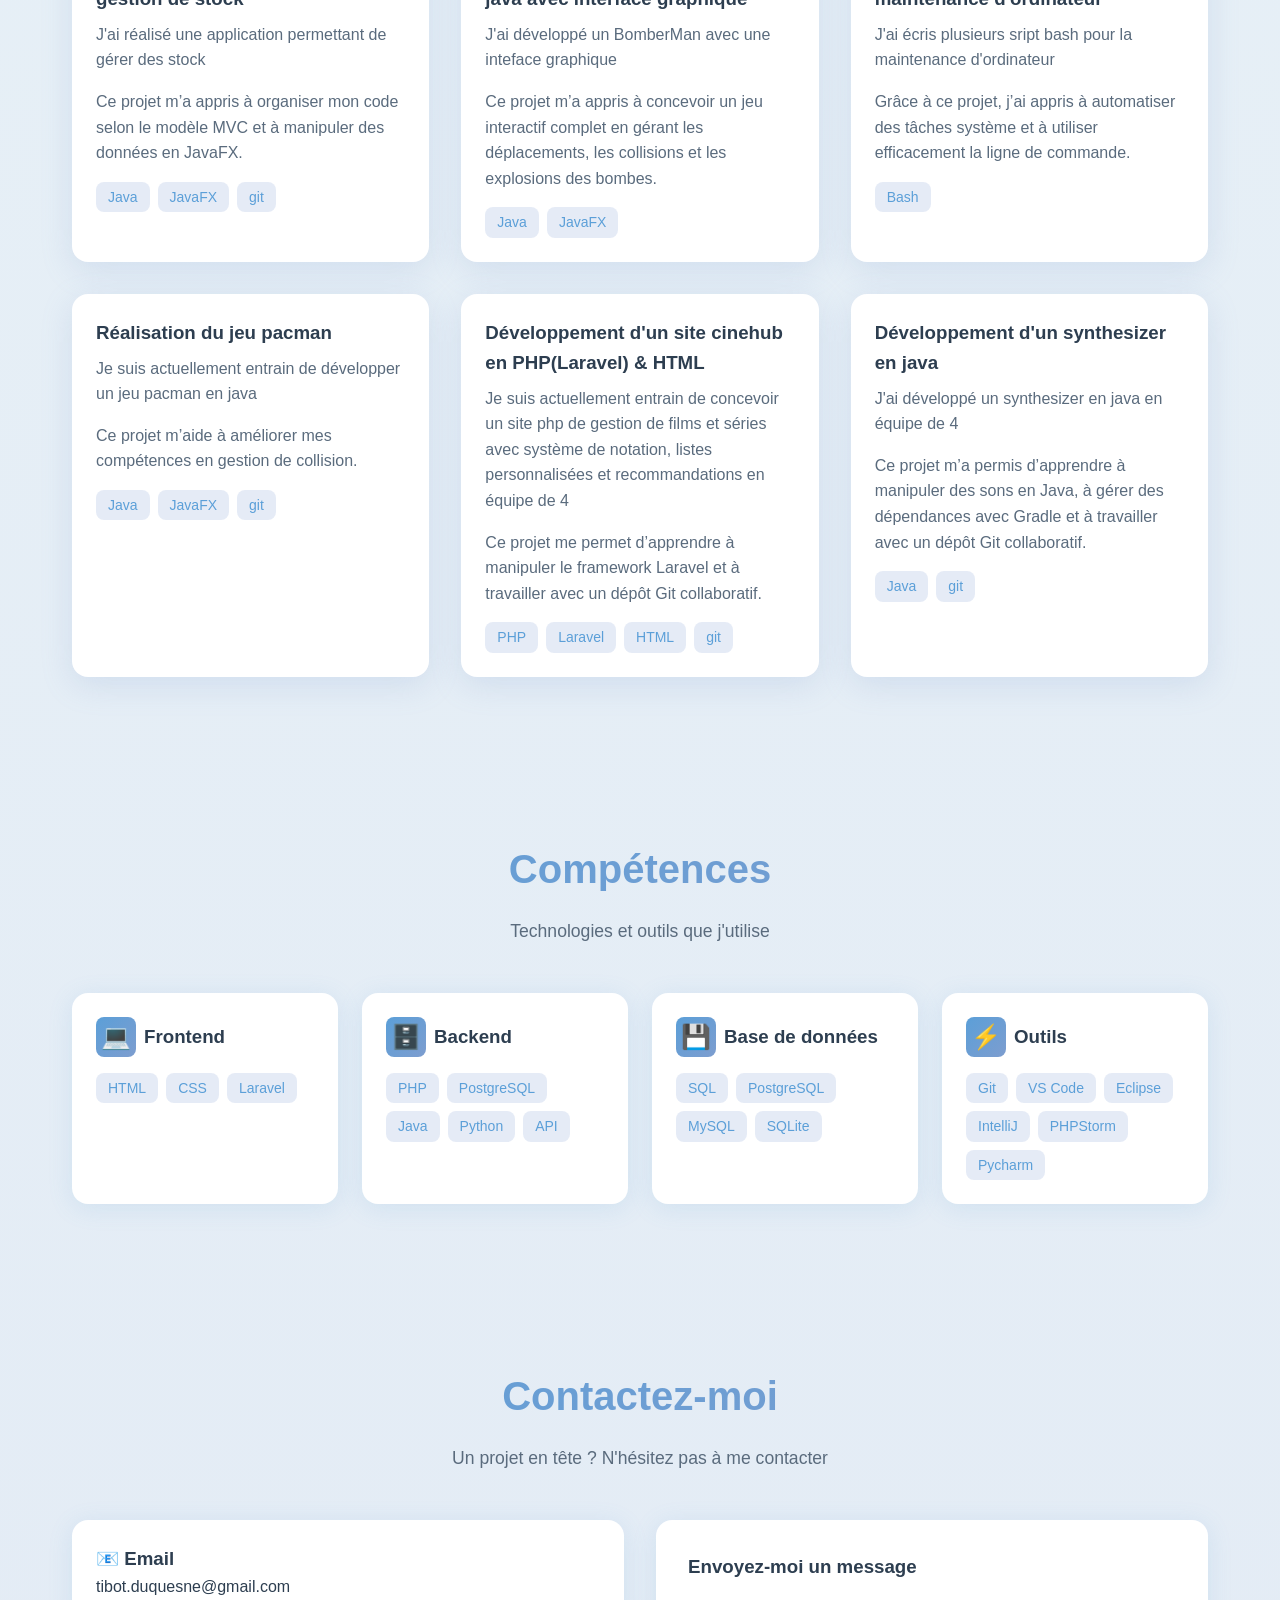
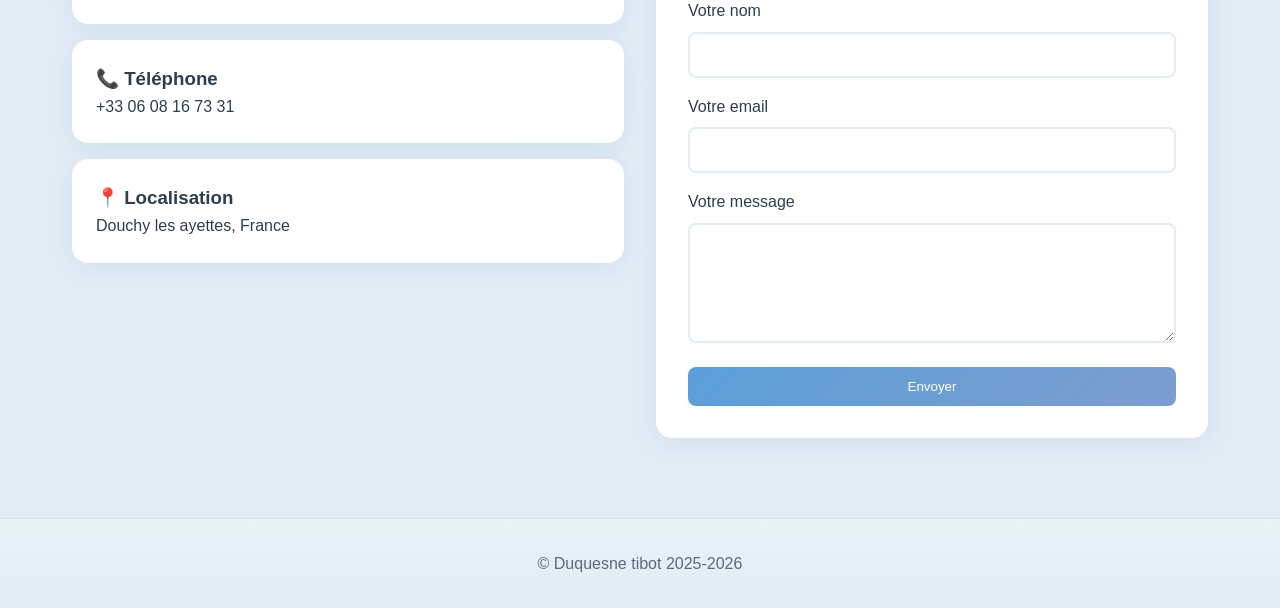
==== commit 6f8759ba: "cinehub ajout techno" ====
--- a/index.html
+++ b/index.html
@@ -89,8 +89,8 @@
                     <p>J'ai réalisé une application permettant de gérer des stock</p>
                     <p>Ce projet m’a appris à organiser mon code selon le modèle MVC et à manipuler des données en JavaFX.</p>
                     <div class="tags">
-                        <span class="tag">java</span>
-                        <span class="tag">javaFX</span>
+                        <span class="tag">Java</span>
+                        <span class="tag">JavaFX</span>
                         <span class="tag">git</span>
                     </div>
                 </div>
@@ -101,8 +101,8 @@
                     <p>J'ai développé un BomberMan avec une inteface graphique</p>
                     <p>Ce projet m’a appris à concevoir un jeu interactif complet en gérant les déplacements, les collisions et les explosions des bombes.</p>
                     <div class="tags">
-                        <span class="tag">java</span>
-                        <span class="tag">javaFX</span>
+                        <span class="tag">Java</span>
+                        <span class="tag">JavaFX</span>
                     </div>
                 </div>
             </div>
@@ -122,8 +122,8 @@
                     <p>Je suis actuellement entrain de développer un jeu pacman en java</p>
                     <p>Ce projet m’aide à améliorer mes compétences en gestion de collision.</p>
                     <div class="tags">
-                        <span class="tag">java</span>
-                        <span class="tag">javaFX</span>
+                        <span class="tag">Java</span>
+                        <span class="tag">JavaFX</span>
                         <span class="tag">git</span>
                     </div>
                 </div>
@@ -134,7 +134,9 @@
                     <p>Je suis actuellement entrain de concevoir un site php de gestion de films et séries avec système de notation, listes personnalisées et recommandations en équipe de 4</p>
                     <p>Ce projet me permet d’apprendre à manipuler le framework Laravel et à travailler avec un dépôt Git collaboratif.</p>
                     <div class="tags">
-                        <span class="tag">java</span>
+                        <span class="tag">PHP</span>
+                        <span class="tag">Laravel</span>
+                        <span class="tag">HTML</span>
                         <span class="tag">git</span>
                     </div>
                 </div>
@@ -145,7 +147,7 @@
                     <p>J'ai développé un synthesizer en java en équipe de 4</p>
                     <p>Ce projet m’a permis d’apprendre à manipuler des sons en Java, à gérer des dépendances avec Gradle et à travailler avec un dépôt Git collaboratif.</p>
                     <div class="tags">
-                        <span class="tag">java</span>
+                        <span class="tag">Java</span>
                         <span class="tag">git</span>
                     </div>
                 </div>
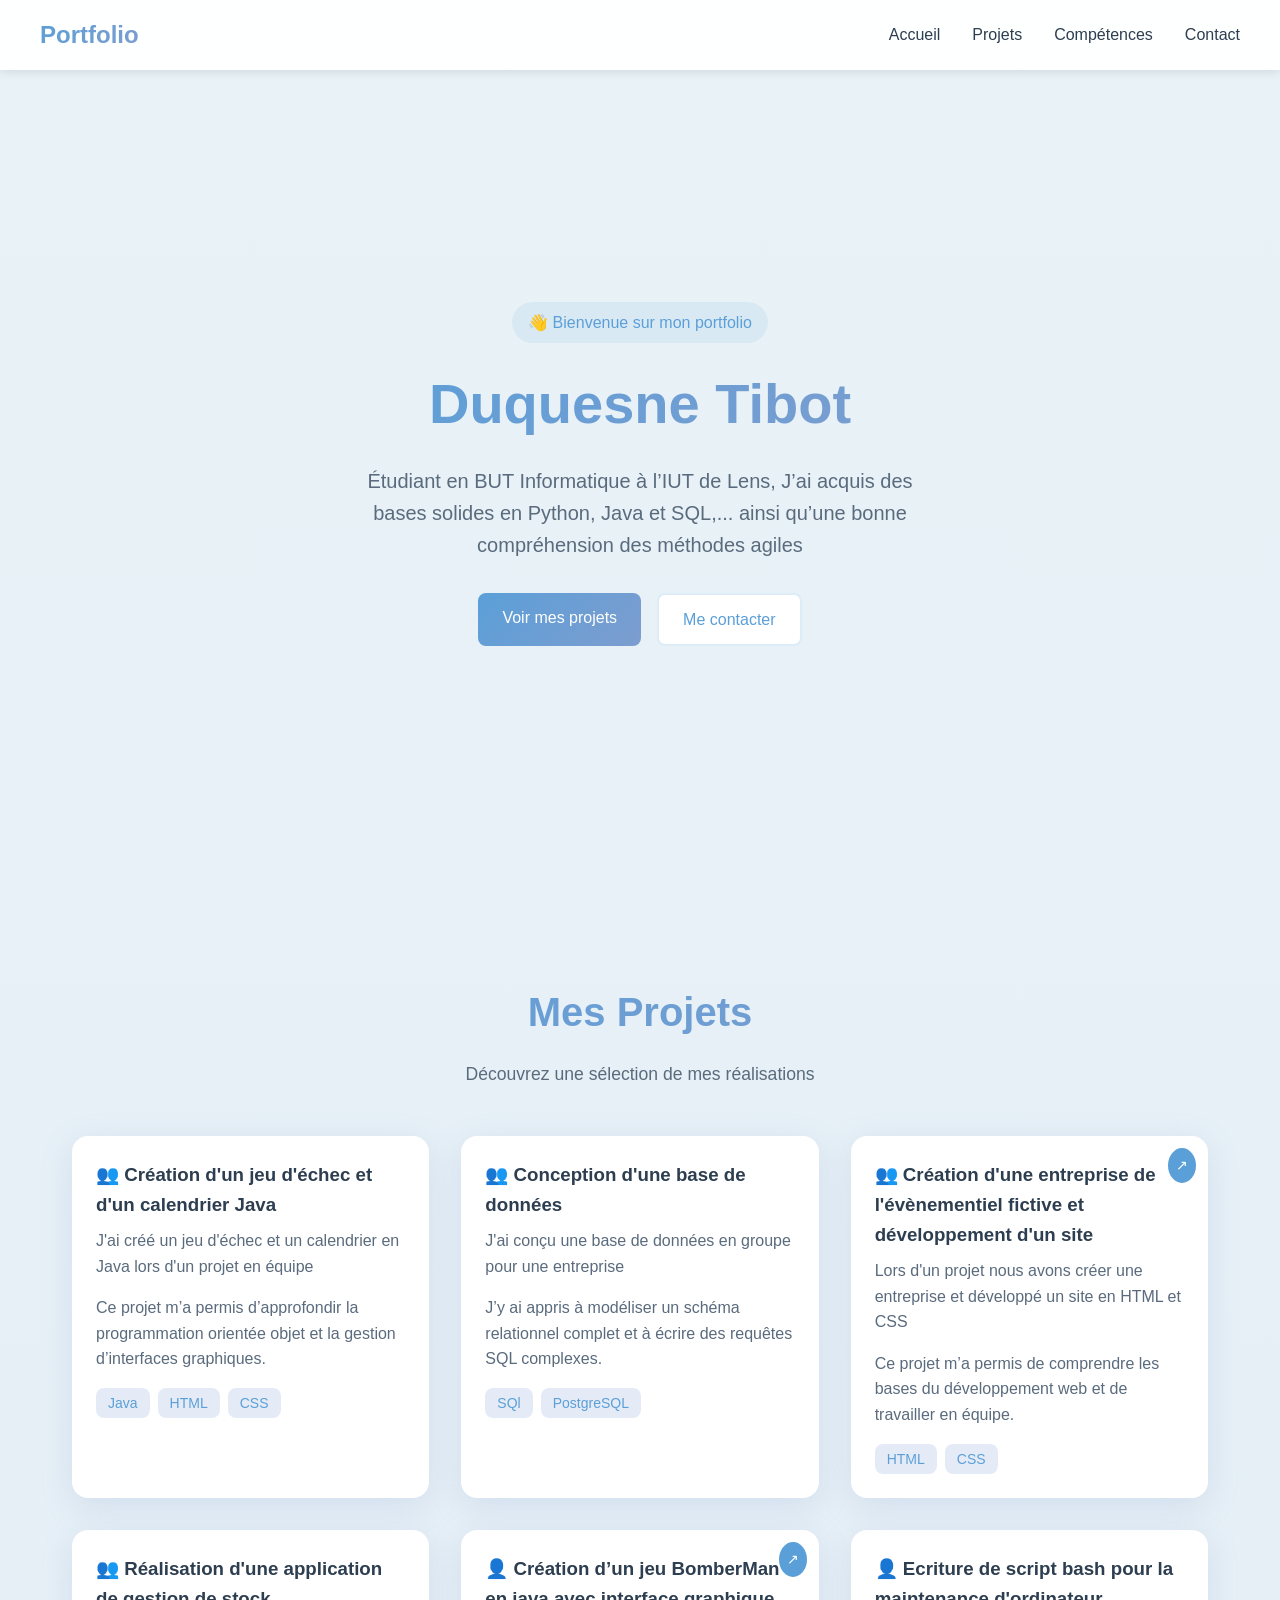
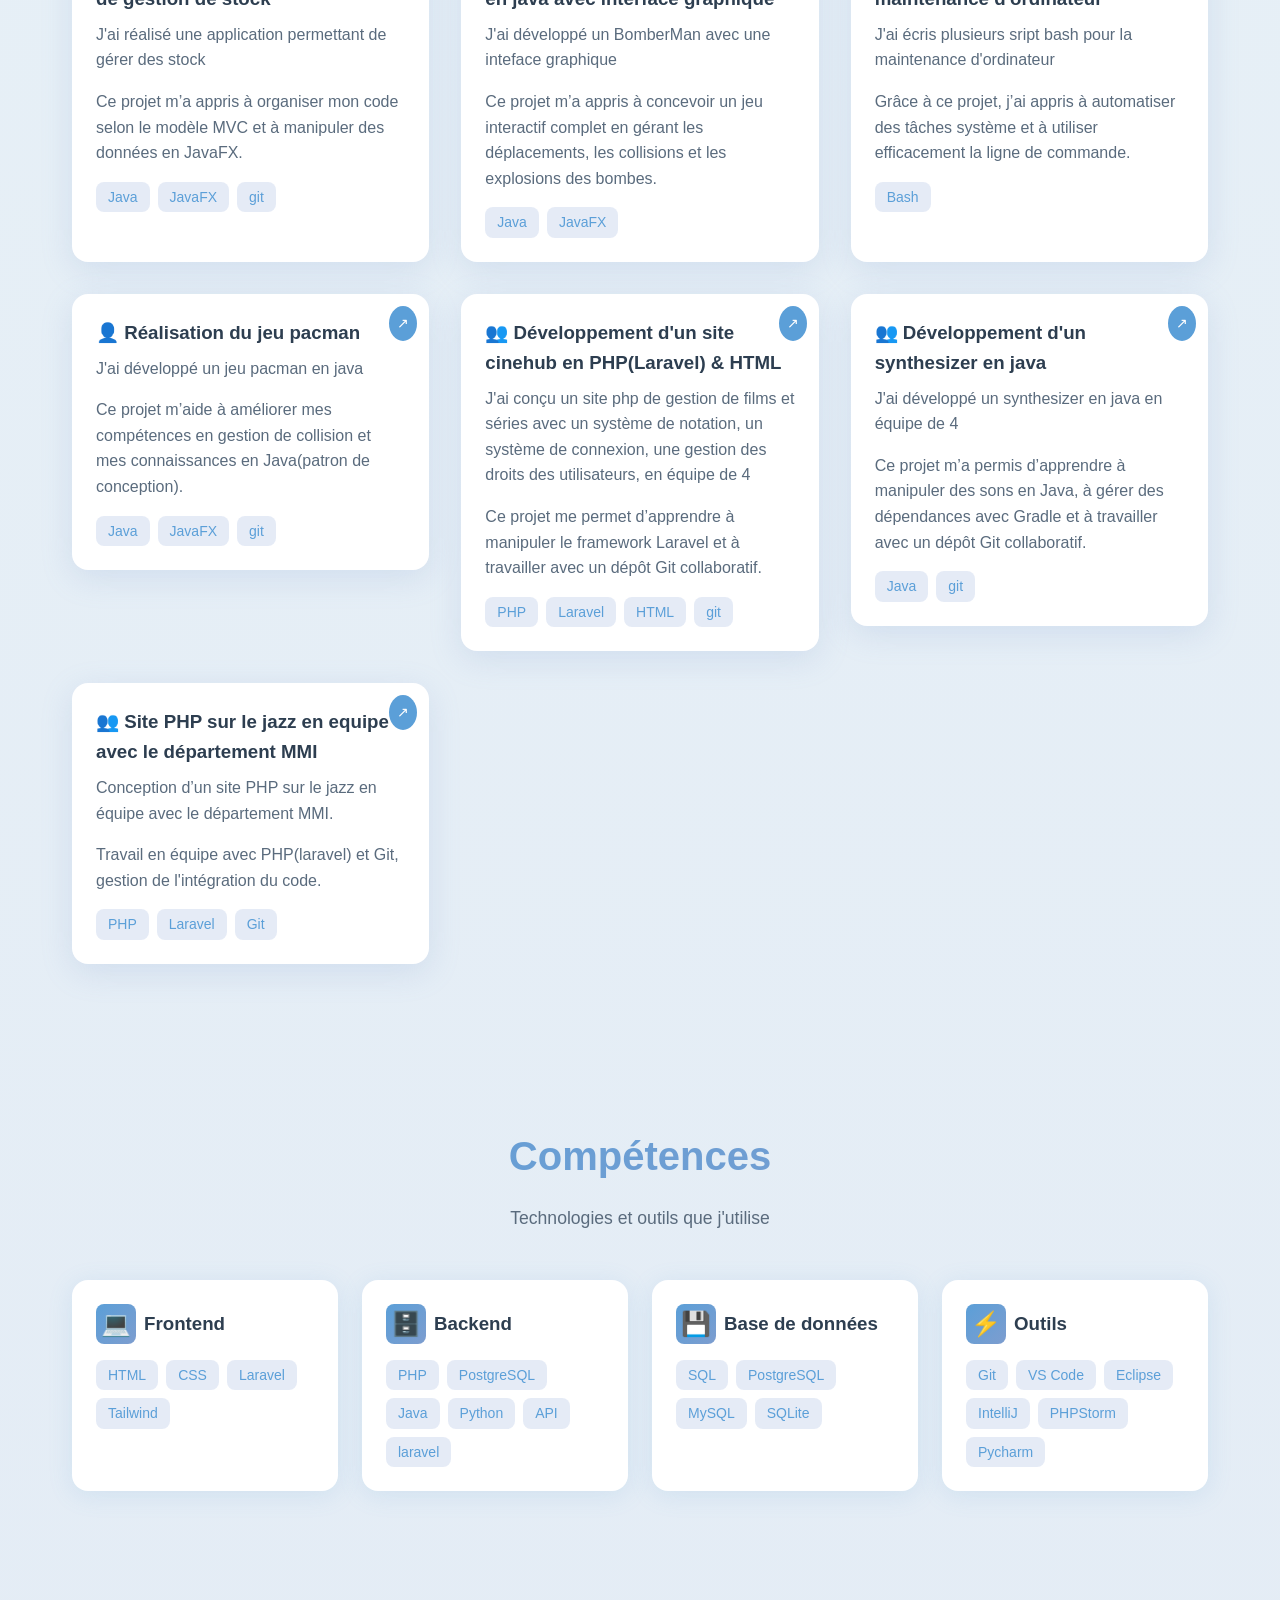
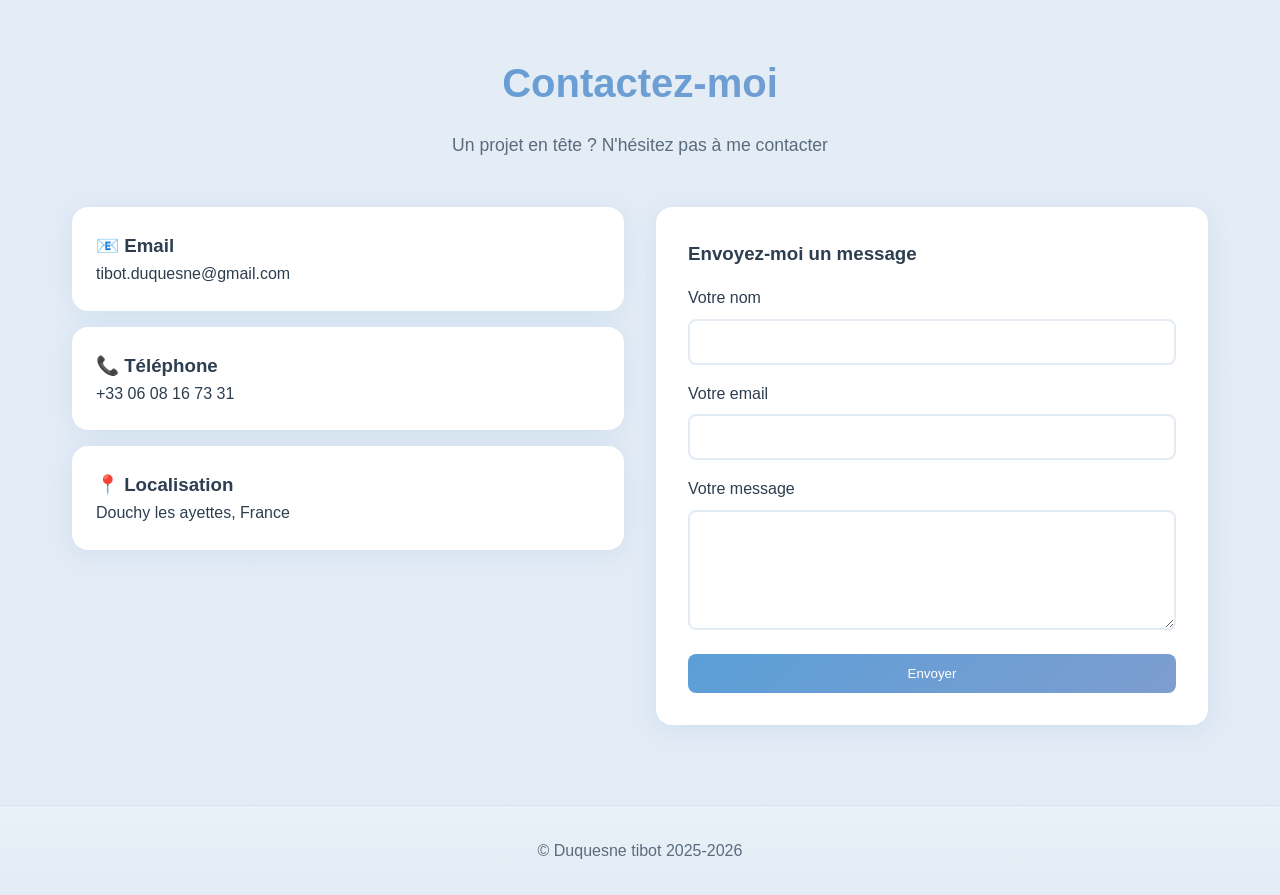
==== commit 6ae640b3: "ajout projet mmi" ====
--- a/index.html
+++ b/index.html
@@ -31,7 +31,7 @@
             <div style="background: rgba(91, 159, 216, 0.1); display: inline-block; padding: 0.5rem 1rem; border-radius: 2rem; margin-bottom: 1rem;">
                 <span style="color: #5b9fd8;">👋 Bienvenue sur mon portfolio</span>
             </div>
-            <h1>Développeur Motivé</h1>
+            <h1>Duquesne Tibot</h1>
             <p>Étudiant en BUT Informatique à l’IUT de Lens,  J’ai acquis des bases solides en Python, Java et SQL,... ainsi qu’une bonne compréhension des méthodes agiles</p>
             <div class="buttons">
                 <a href="#projets" class="btn">Voir mes projets</a>
@@ -44,12 +44,13 @@
     <section id="projets">
         <h2>Mes Projets</h2>
         <p>Découvrez une sélection de mes réalisations</p>
-        
+
         <div class="projects">
+
             <div class="project-card">
                 <div class="project-card-content">
-                    <h3>Création d'un jeu d'échec et d'un calendrier Java,</h3>
-                    <p>J'ai créer un jeu d'echec et un calendrier en Java lors d'un projet en équipe</p>
+                    <h3>👥 Création d'un jeu d'échec et d'un calendrier Java</h3>
+                    <p>J'ai créé un jeu d'échec et un calendrier en Java lors d'un projet en équipe</p>
                     <p>Ce projet m’a permis d’approfondir la programmation orientée objet et la gestion d’interfaces graphiques.</p>
                     <div class="tags">
                         <span class="tag">Java</span>
@@ -61,7 +62,7 @@
 
             <div class="project-card">
                 <div class="project-card-content">
-                    <h3>Conception d'une base de données</h3>
+                    <h3>👥 Conception d'une base de données</h3>
                     <p>J'ai conçu une base de données en groupe pour une entreprise</p>
                     <p>J’y ai appris à modéliser un schéma relationnel complet et à écrire des requêtes SQL complexes.</p>
                     <div class="tags">
@@ -71,21 +72,24 @@
                 </div>
             </div>
 
+            <a href="projets/site-evenementiel.html" class="project-link clickable">
+                <div class="project-card">
+                    <span class="corner-icon">↗</span>
+                    <div class="project-card-content">
+                        <h3>👥 Création d'une entreprise de l'évènementiel fictive et développement d'un site</h3>
+                        <p>Lors d'un projet nous avons créer une entreprise et développé un site en HTML et CSS</p>
+                        <p>Ce projet m’a permis de comprendre les bases du développement web et de travailler en équipe.</p>
+                        <div class="tags">
+                            <span class="tag">HTML</span>
+                            <span class="tag">CSS</span>
+                        </div>
+                    </div>
+                </div>
+            </a>
+
             <div class="project-card">
                 <div class="project-card-content">
-                    <h3>Création d'une entreprise de l'évènementiel fictive et développement d'un site</h3>
-                    <p>Lors d'un projet nous avons créer une entreprise et développé un site en HTML et CSS</p>
-                    <p>Ce projet m’a permis de comprendre les bases du développement web et de travailler en équipe.</p>
-                    <div class="tags">
-                        <span class="tag">HTML</span>
-                        <span class="tag">CSS</span>
-                    </div>
-                </div>
-            </div>
-
-            <div class="project-card">
-                <div class="project-card-content">
-                    <h3>Réalisation d'une application de gestion de stock</h3>
+                    <h3>👥 Réalisation d'une application de gestion de stock</h3>
                     <p>J'ai réalisé une application permettant de gérer des stock</p>
                     <p>Ce projet m’a appris à organiser mon code selon le modèle MVC et à manipuler des données en JavaFX.</p>
                     <div class="tags">
@@ -95,20 +99,25 @@
                     </div>
                 </div>
             </div>
+
+            <a href="projets/bomberman.html" class="project-link clickable">
+                <div class="project-card">
+                    <span class="corner-icon">↗</span>
+                    <div class="project-card-content">
+                        <h3>👤 Création d’un jeu BomberMan en java avec interface graphique</h3>
+                        <p>J'ai développé un BomberMan avec une inteface graphique</p>
+                        <p>Ce projet m’a appris à concevoir un jeu interactif complet en gérant les déplacements, les collisions et les explosions des bombes.</p>
+                        <div class="tags">
+                            <span class="tag">Java</span>
+                            <span class="tag">JavaFX</span>
+                        </div>
+                    </div>
+                </div>
+            </a>
+
             <div class="project-card">
                 <div class="project-card-content">
-                    <h3>Création d’un jeu BomberMan en java avec interface graphique</h3>
-                    <p>J'ai développé un BomberMan avec une inteface graphique</p>
-                    <p>Ce projet m’a appris à concevoir un jeu interactif complet en gérant les déplacements, les collisions et les explosions des bombes.</p>
-                    <div class="tags">
-                        <span class="tag">Java</span>
-                        <span class="tag">JavaFX</span>
-                    </div>
-                </div>
-            </div>
-            <div class="project-card">
-                <div class="project-card-content">
-                    <h3>Ecriture de script bash pour la maintenance d'ordinateur</h3>
+                    <h3>👤 Ecriture de script bash pour la maintenance d'ordinateur</h3>
                     <p>J'ai écris plusieurs sript bash pour la maintenance d'ordinateur</p>
                     <p>Grâce à ce projet, j’ai appris à automatiser des tâches système et à utiliser efficacement la ligne de commande.</p>
                     <div class="tags">
@@ -116,45 +125,75 @@
                     </div>
                 </div>
             </div>
-            <div class="project-card">
-                <div class="project-card-content">
-                    <h3>Réalisation du jeu pacman</h3>
-                    <p>Je suis actuellement entrain de développer un jeu pacman en java</p>
-                    <p>Ce projet m’aide à améliorer mes compétences en gestion de collision.</p>
-                    <div class="tags">
-                        <span class="tag">Java</span>
-                        <span class="tag">JavaFX</span>
-                        <span class="tag">git</span>
-                    </div>
-                </div>
-            </div>
-            <div class="project-card">
-                <div class="project-card-content">
-                    <h3>Développement d'un site cinehub en PHP(Laravel) & HTML</h3>
-                    <p>Je suis actuellement entrain de concevoir un site php de gestion de films et séries avec système de notation, listes personnalisées et recommandations en équipe de 4</p>
-                    <p>Ce projet me permet d’apprendre à manipuler le framework Laravel et à travailler avec un dépôt Git collaboratif.</p>
-                    <div class="tags">
-                        <span class="tag">PHP</span>
-                        <span class="tag">Laravel</span>
-                        <span class="tag">HTML</span>
-                        <span class="tag">git</span>
-                    </div>
-                </div>
-            </div>
-            <div class="project-card">
-                <div class="project-card-content">
-                    <h3>Développement d'un synthesizer en java</h3>
-                    <p>J'ai développé un synthesizer en java en équipe de 4</p>
-                    <p>Ce projet m’a permis d’apprendre à manipuler des sons en Java, à gérer des dépendances avec Gradle et à travailler avec un dépôt Git collaboratif.</p>
-                    <div class="tags">
-                        <span class="tag">Java</span>
-                        <span class="tag">git</span>
-                    </div>
-                </div>
-            </div>
-            
+
+            <a href="projets/pacman.html" class="project-link clickable">
+                <div class="project-card">
+                    <span class="corner-icon">↗</span>
+                    <div class="project-card-content">
+                        <h3>👤 Réalisation du jeu pacman</h3>
+                        <p>J'ai développé un jeu pacman en java</p>
+                        <p>Ce projet m’aide à améliorer mes compétences en gestion de collision et mes connaissances en Java(patron de conception).</p>
+                        <div class="tags">
+                            <span class="tag">Java</span>
+                            <span class="tag">JavaFX</span>
+                            <span class="tag">git</span>
+                        </div>
+                    </div>
+                </div>
+            </a>
+
+            <a href="projets/cinehub.html" class="project-link clickable">
+                <div class="project-card">
+                    <span class="corner-icon">↗</span>
+                    <div class="project-card-content">
+                        <h3>👥 Développement d'un site cinehub en PHP(Laravel) & HTML</h3>
+                        <p>J'ai conçu un site php de gestion de films et séries avec un système de notation, un système de connexion, une gestion des droits des utilisateurs, en équipe de 4</p>
+                        <p>Ce projet me permet d’apprendre à manipuler le framework Laravel et à travailler avec un dépôt Git collaboratif.</p>
+                        <div class="tags">
+                            <span class="tag">PHP</span>
+                            <span class="tag">Laravel</span>
+                            <span class="tag">HTML</span>
+                            <span class="tag">git</span>
+                        </div>
+                    </div>
+                </div>
+            </a>
+
+            <a href="projets/synthesizer.html" class="project-link clickable">
+                <div class="project-card">
+                    <span class="corner-icon">↗</span>
+                    <div class="project-card-content">
+                        <h3>👥 Développement d'un synthesizer en java</h3>
+                        <p>J'ai développé un synthesizer en java en équipe de 4</p>
+                        <p>Ce projet m’a permis d’apprendre à manipuler des sons en Java, à gérer des dépendances avec Gradle et à travailler avec un dépôt Git collaboratif.</p>
+                        <div class="tags">
+                            <span class="tag">Java</span>
+                            <span class="tag">git</span>
+                        </div>
+                    </div>
+                </div>
+            </a>
+
+            <a href="projets/SAE_JAZZ.html" class="project-link clickable">
+                <div class="project-card">
+                    <span class="corner-icon">↗</span>
+                    <div class="project-card-content">
+                        <h3>👥 Site PHP sur le jazz en equipe avec le département MMI</h3>
+                        <p>Conception d’un site PHP sur le jazz en équipe avec le département MMI.</p>
+                        <p>Travail en équipe avec PHP(laravel) et Git, gestion de l'intégration du code.</p>
+                        <div class="tags">
+                            <span class="tag">PHP</span>
+                            <span class="tag">Laravel</span>
+                            <span class="tag">Git</span>
+                        </div>
+                    </div>
+                </div>
+            </a>
+
         </div>
     </section>
+
+
 
     <!-- Compétences -->
     <section id="competences">
@@ -168,6 +207,7 @@
                     <span class="tag">HTML</span>
                     <span class="tag">CSS</span>
                     <span class="tag">Laravel</span>
+                    <span class="tag">Tailwind</span>
                 </div>
             </div>
 
@@ -179,6 +219,7 @@
                     <span class="tag">Java</span>
                     <span class="tag">Python</span>
                     <span class="tag">API</span>
+                    <span class="tag">laravel</span>
                 </div>
             </div>
 
--- a/styles.css
+++ b/styles.css
@@ -288,4 +288,35 @@
             section h2 {
                 font-size: 2rem;
             }
-        }+        }
+/* Projets cliquables uniquement */
+.project-link {
+    text-decoration: none;
+    color: inherit;
+}
+
+.clickable {
+    position: relative;
+}
+
+.clickable .project-card {
+    cursor: pointer;
+}
+
+/* Flèche dans le coin */
+.corner-icon {
+    position: absolute;
+    top: 12px;
+    right: 12px;
+    background: #5b9fd8;
+    color: white;
+    font-size: 0.9rem;
+    padding: 6px 8px;
+    border-radius: 50%;
+}
+
+/* Effet hover seulement pour cliquables */
+.clickable:hover .project-card {
+    transform: translateY(-8px);
+    box-shadow: 0 16px 30px rgba(0, 0, 0, 0.15);
+}
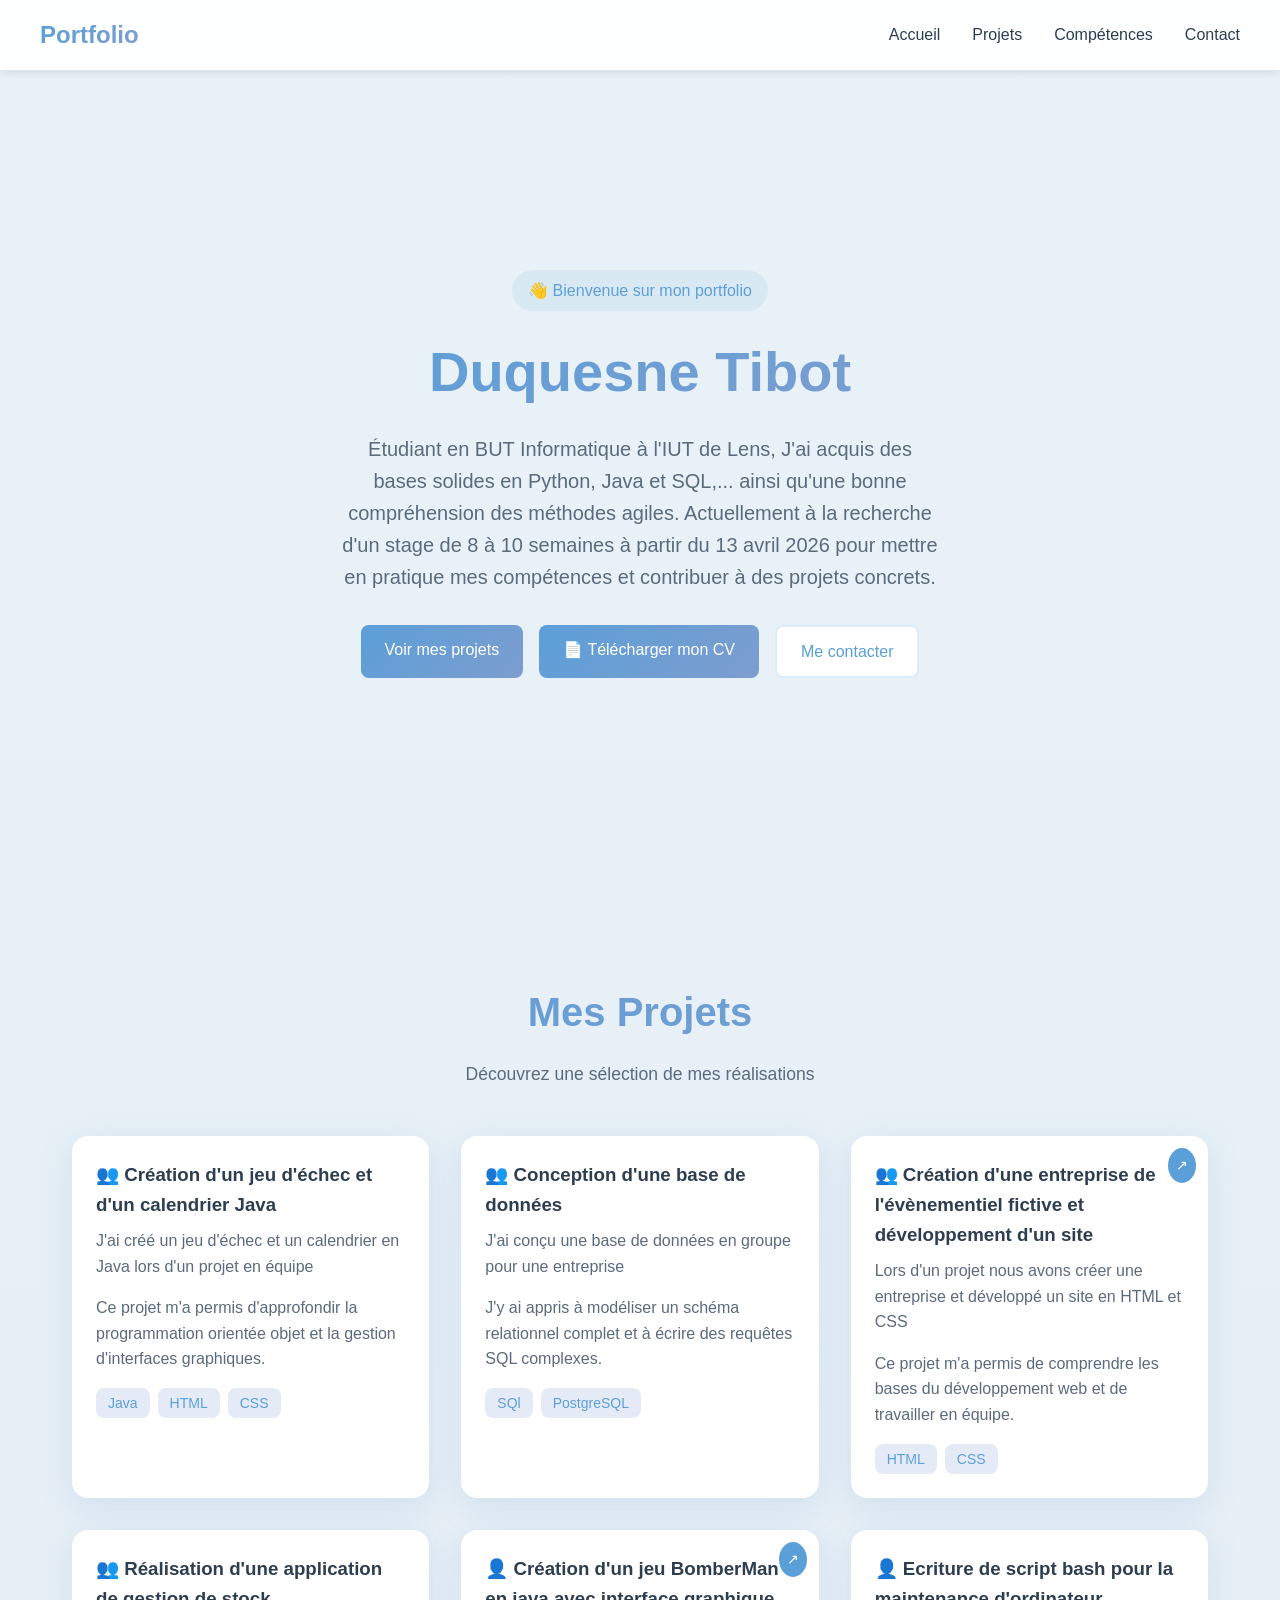
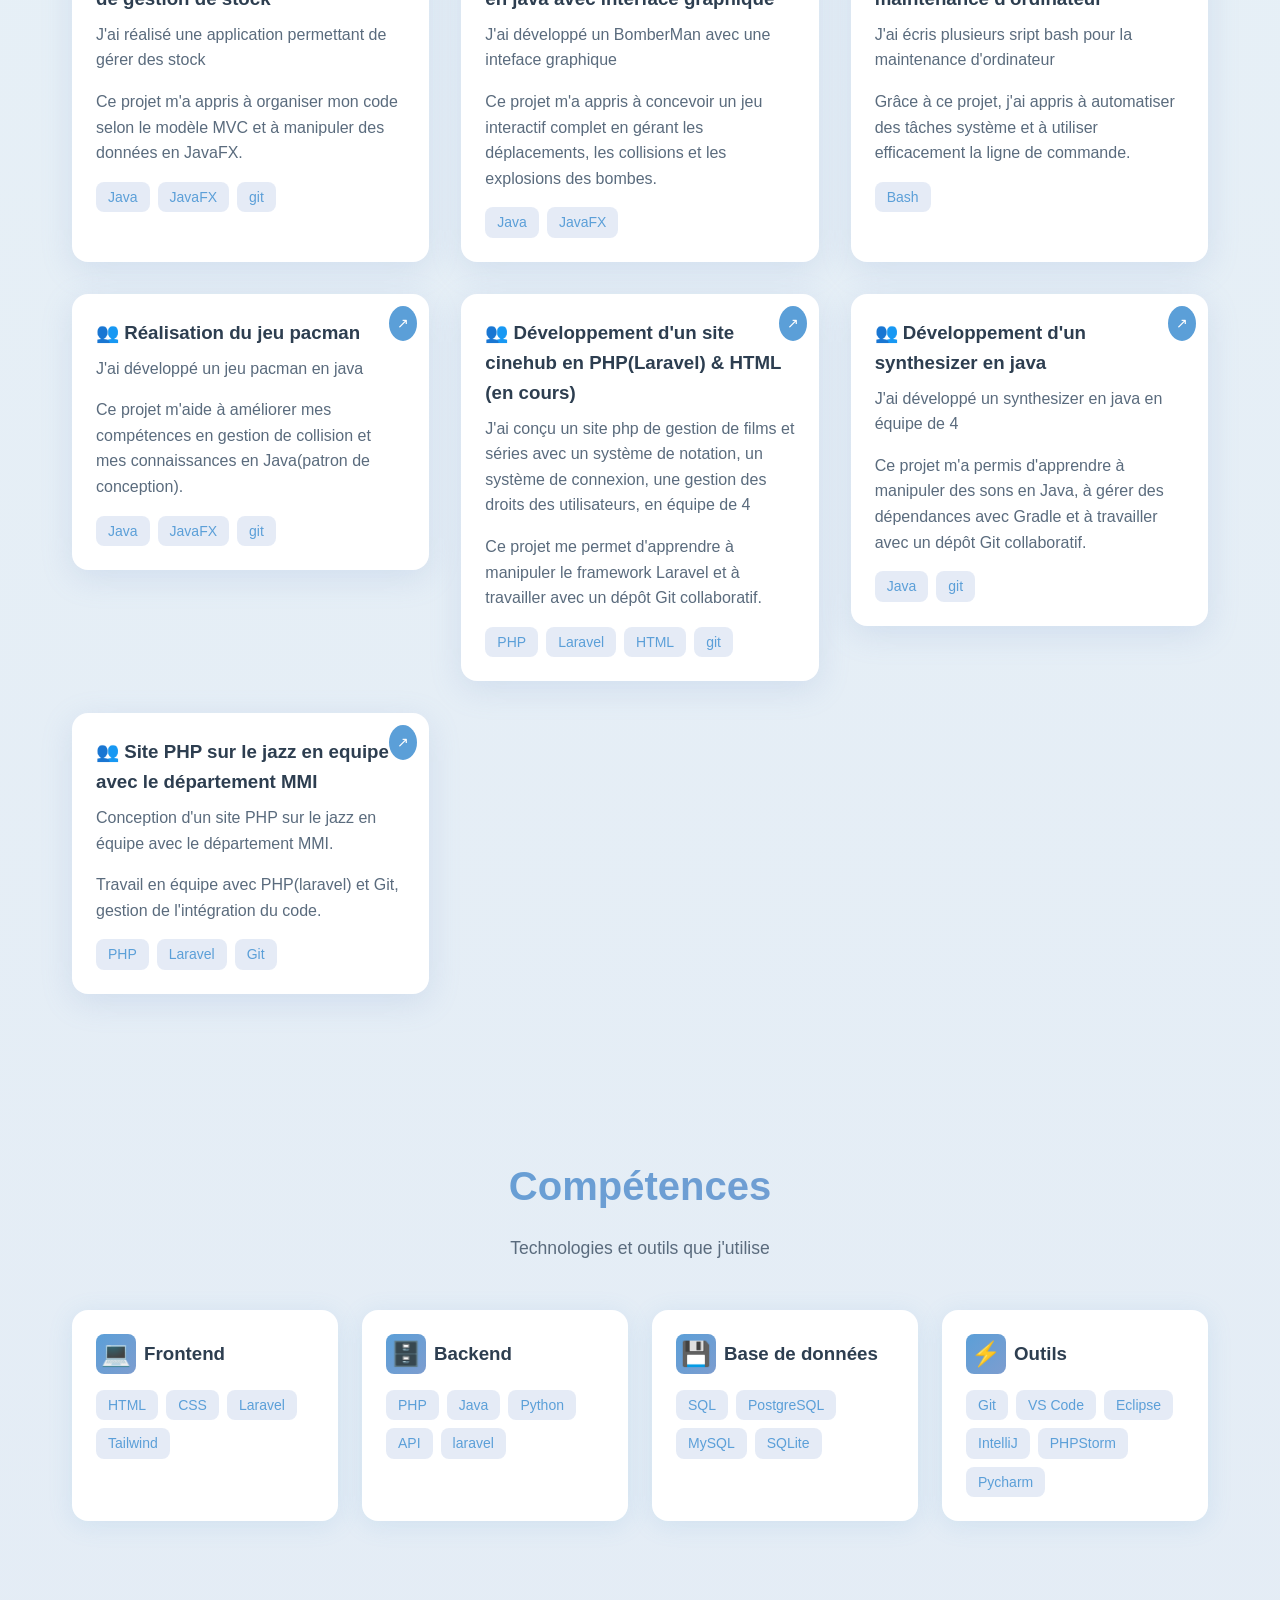
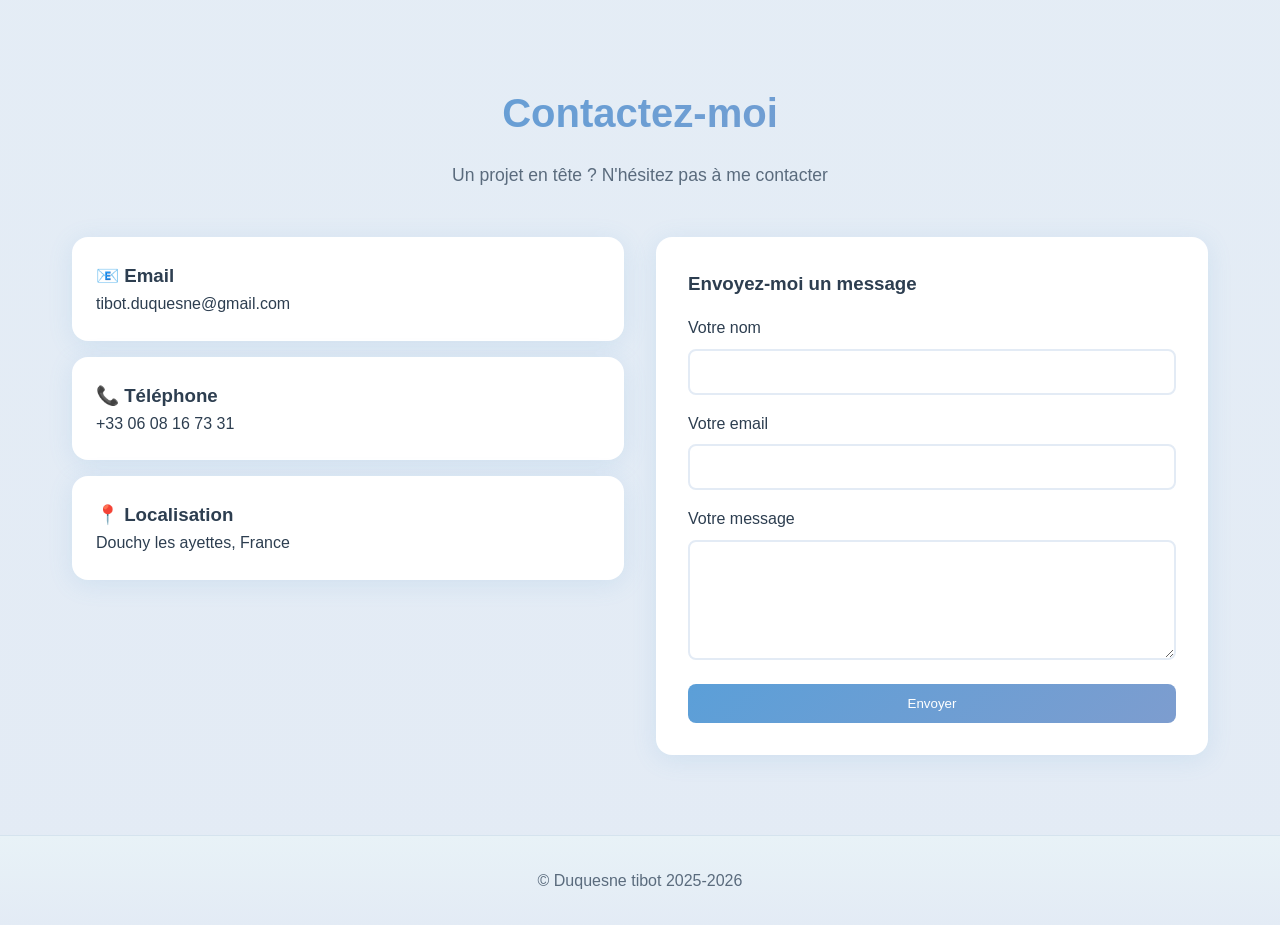
==== commit 4bfe9134: "rajout des pages des projets" ====
--- a/index.html
+++ b/index.html
@@ -32,9 +32,15 @@
                 <span style="color: #5b9fd8;">👋 Bienvenue sur mon portfolio</span>
             </div>
             <h1>Duquesne Tibot</h1>
-            <p>Étudiant en BUT Informatique à l’IUT de Lens,  J’ai acquis des bases solides en Python, Java et SQL,... ainsi qu’une bonne compréhension des méthodes agiles</p>
+            <p>Étudiant en BUT Informatique à l'IUT de Lens,  J'ai acquis des bases solides en Python, Java et SQL,... ainsi qu'une bonne compréhension des méthodes agiles.
+
+                Actuellement à la recherche d'un stage de 8 à 10 semaines à partir du 13 avril 2026 pour mettre en pratique mes compétences et contribuer à des projets concrets.
+            </p>
             <div class="buttons">
                 <a href="#projets" class="btn">Voir mes projets</a>
+                <a href="cv/CV_Duquesne_Tibot_stage.pdf" class="btn" download>
+                    📄 Télécharger mon CV
+                </a>
                 <a href="#contact" class="btn" style="background: white; color: #5b9fd8; border: 2px solid rgba(91, 159, 216, 0.2);">Me contacter</a>
             </div>
         </div>
@@ -51,7 +57,7 @@
                 <div class="project-card-content">
                     <h3>👥 Création d'un jeu d'échec et d'un calendrier Java</h3>
                     <p>J'ai créé un jeu d'échec et un calendrier en Java lors d'un projet en équipe</p>
-                    <p>Ce projet m’a permis d’approfondir la programmation orientée objet et la gestion d’interfaces graphiques.</p>
+                    <p>Ce projet m'a permis d'approfondir la programmation orientée objet et la gestion d'interfaces graphiques.</p>
                     <div class="tags">
                         <span class="tag">Java</span>
                         <span class="tag">HTML</span>
@@ -64,7 +70,7 @@
                 <div class="project-card-content">
                     <h3>👥 Conception d'une base de données</h3>
                     <p>J'ai conçu une base de données en groupe pour une entreprise</p>
-                    <p>J’y ai appris à modéliser un schéma relationnel complet et à écrire des requêtes SQL complexes.</p>
+                    <p>J'y ai appris à modéliser un schéma relationnel complet et à écrire des requêtes SQL complexes.</p>
                     <div class="tags">
                         <span class="tag">SQl</span>
                         <span class="tag">PostgreSQL</span>
@@ -78,7 +84,7 @@
                     <div class="project-card-content">
                         <h3>👥 Création d'une entreprise de l'évènementiel fictive et développement d'un site</h3>
                         <p>Lors d'un projet nous avons créer une entreprise et développé un site en HTML et CSS</p>
-                        <p>Ce projet m’a permis de comprendre les bases du développement web et de travailler en équipe.</p>
+                        <p>Ce projet m'a permis de comprendre les bases du développement web et de travailler en équipe.</p>
                         <div class="tags">
                             <span class="tag">HTML</span>
                             <span class="tag">CSS</span>
@@ -91,7 +97,7 @@
                 <div class="project-card-content">
                     <h3>👥 Réalisation d'une application de gestion de stock</h3>
                     <p>J'ai réalisé une application permettant de gérer des stock</p>
-                    <p>Ce projet m’a appris à organiser mon code selon le modèle MVC et à manipuler des données en JavaFX.</p>
+                    <p>Ce projet m'a appris à organiser mon code selon le modèle MVC et à manipuler des données en JavaFX.</p>
                     <div class="tags">
                         <span class="tag">Java</span>
                         <span class="tag">JavaFX</span>
@@ -104,9 +110,9 @@
                 <div class="project-card">
                     <span class="corner-icon">↗</span>
                     <div class="project-card-content">
-                        <h3>👤 Création d’un jeu BomberMan en java avec interface graphique</h3>
+                        <h3>👤 Création d'un jeu BomberMan en java avec interface graphique</h3>
                         <p>J'ai développé un BomberMan avec une inteface graphique</p>
-                        <p>Ce projet m’a appris à concevoir un jeu interactif complet en gérant les déplacements, les collisions et les explosions des bombes.</p>
+                        <p>Ce projet m'a appris à concevoir un jeu interactif complet en gérant les déplacements, les collisions et les explosions des bombes.</p>
                         <div class="tags">
                             <span class="tag">Java</span>
                             <span class="tag">JavaFX</span>
@@ -119,7 +125,7 @@
                 <div class="project-card-content">
                     <h3>👤 Ecriture de script bash pour la maintenance d'ordinateur</h3>
                     <p>J'ai écris plusieurs sript bash pour la maintenance d'ordinateur</p>
-                    <p>Grâce à ce projet, j’ai appris à automatiser des tâches système et à utiliser efficacement la ligne de commande.</p>
+                    <p>Grâce à ce projet, j'ai appris à automatiser des tâches système et à utiliser efficacement la ligne de commande.</p>
                     <div class="tags">
                         <span class="tag">Bash</span>
                     </div>
@@ -130,9 +136,9 @@
                 <div class="project-card">
                     <span class="corner-icon">↗</span>
                     <div class="project-card-content">
-                        <h3>👤 Réalisation du jeu pacman</h3>
+                        <h3>👥 Réalisation du jeu pacman</h3>
                         <p>J'ai développé un jeu pacman en java</p>
-                        <p>Ce projet m’aide à améliorer mes compétences en gestion de collision et mes connaissances en Java(patron de conception).</p>
+                        <p>Ce projet m'aide à améliorer mes compétences en gestion de collision et mes connaissances en Java(patron de conception).</p>
                         <div class="tags">
                             <span class="tag">Java</span>
                             <span class="tag">JavaFX</span>
@@ -146,9 +152,9 @@
                 <div class="project-card">
                     <span class="corner-icon">↗</span>
                     <div class="project-card-content">
-                        <h3>👥 Développement d'un site cinehub en PHP(Laravel) & HTML</h3>
+                        <h3>👥 Développement d'un site cinehub en PHP(Laravel) & HTML (en cours)</h3>
                         <p>J'ai conçu un site php de gestion de films et séries avec un système de notation, un système de connexion, une gestion des droits des utilisateurs, en équipe de 4</p>
-                        <p>Ce projet me permet d’apprendre à manipuler le framework Laravel et à travailler avec un dépôt Git collaboratif.</p>
+                        <p>Ce projet me permet d'apprendre à manipuler le framework Laravel et à travailler avec un dépôt Git collaboratif.</p>
                         <div class="tags">
                             <span class="tag">PHP</span>
                             <span class="tag">Laravel</span>
@@ -165,7 +171,7 @@
                     <div class="project-card-content">
                         <h3>👥 Développement d'un synthesizer en java</h3>
                         <p>J'ai développé un synthesizer en java en équipe de 4</p>
-                        <p>Ce projet m’a permis d’apprendre à manipuler des sons en Java, à gérer des dépendances avec Gradle et à travailler avec un dépôt Git collaboratif.</p>
+                        <p>Ce projet m'a permis d'apprendre à manipuler des sons en Java, à gérer des dépendances avec Gradle et à travailler avec un dépôt Git collaboratif.</p>
                         <div class="tags">
                             <span class="tag">Java</span>
                             <span class="tag">git</span>
@@ -179,7 +185,7 @@
                     <span class="corner-icon">↗</span>
                     <div class="project-card-content">
                         <h3>👥 Site PHP sur le jazz en equipe avec le département MMI</h3>
-                        <p>Conception d’un site PHP sur le jazz en équipe avec le département MMI.</p>
+                        <p>Conception d'un site PHP sur le jazz en équipe avec le département MMI.</p>
                         <p>Travail en équipe avec PHP(laravel) et Git, gestion de l'intégration du code.</p>
                         <div class="tags">
                             <span class="tag">PHP</span>
@@ -215,7 +221,6 @@
                 <h3><span class="icon">🗄️</span> Backend</h3>
                 <div class="tags">
                     <span class="tag">PHP</span>
-                    <span class="tag">PostgreSQL</span>
                     <span class="tag">Java</span>
                     <span class="tag">Python</span>
                     <span class="tag">API</span>
--- a/styles.css
+++ b/styles.css
@@ -320,3 +320,56 @@
     transform: translateY(-8px);
     box-shadow: 0 16px 30px rgba(0, 0, 0, 0.15);
 }
+
+/* ===== Page projet ===== */
+
+.project-page {
+    background: white;
+    border-radius: 1.5rem;
+    box-shadow: 0 8px 32px rgba(125, 157, 207, 0.2);
+    padding: 3rem;
+    max-width: 1000px;
+    margin: 6rem auto 3rem auto;
+}
+
+/* Cadre image */
+.project-image-frame {
+    width: 100%;
+    height: 420px;
+    background: #f2f6fb;
+    border-radius: 1rem;
+    overflow: hidden;
+    margin-bottom: 2rem;
+    display: flex;
+    align-items: center;
+    justify-content: center;
+}
+
+/* Image adaptative */
+.project-image-frame img {
+    max-width: 100%;
+    max-height: 100%;
+    width: auto;
+    height: auto;
+    object-fit: contain;
+    display: block;
+}
+
+.project-page h2 {
+    text-align: left;
+    margin-bottom: 1.5rem;
+}
+
+.project-page p {
+    color: #5a6b7d;
+    margin-bottom: 1rem;
+    font-size: 1.05rem;
+}
+
+.project-section {
+    margin-top: 2rem;
+}
+
+.project-actions {
+    margin-top: 2.5rem;
+}
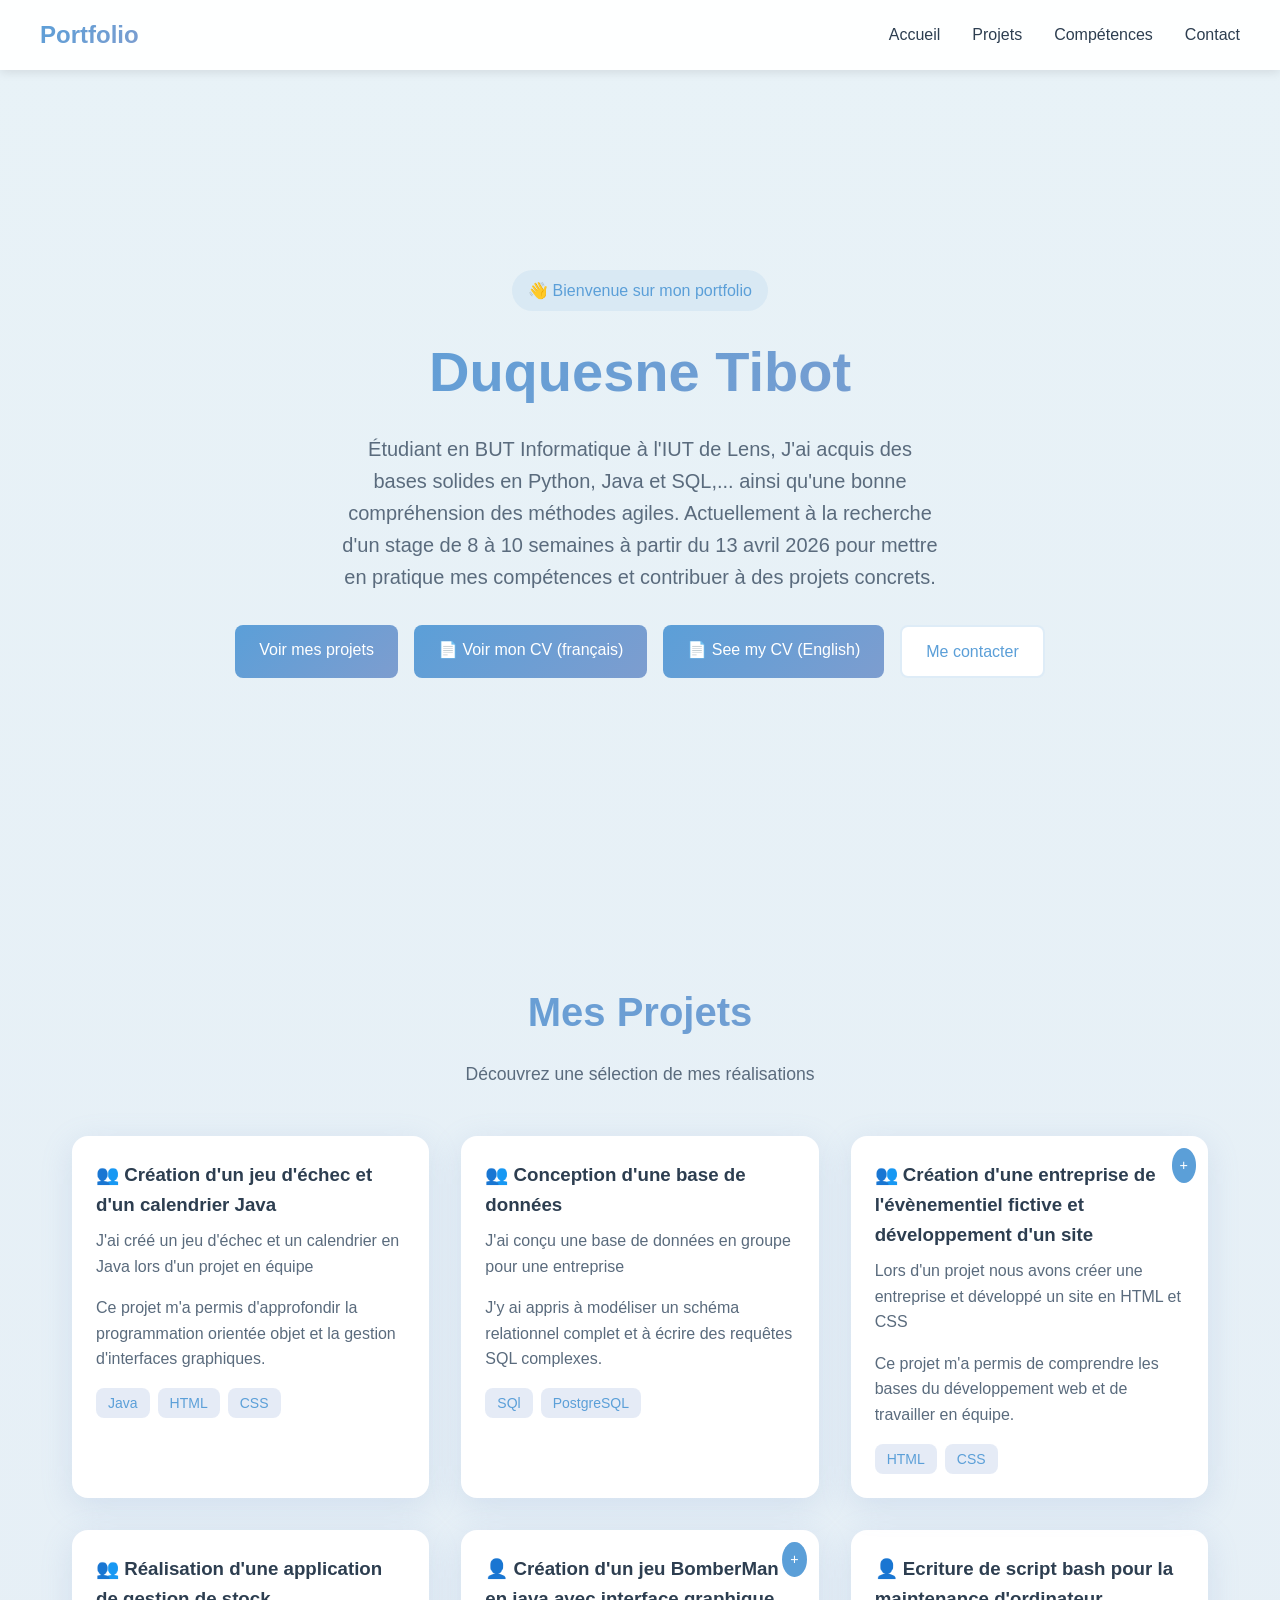
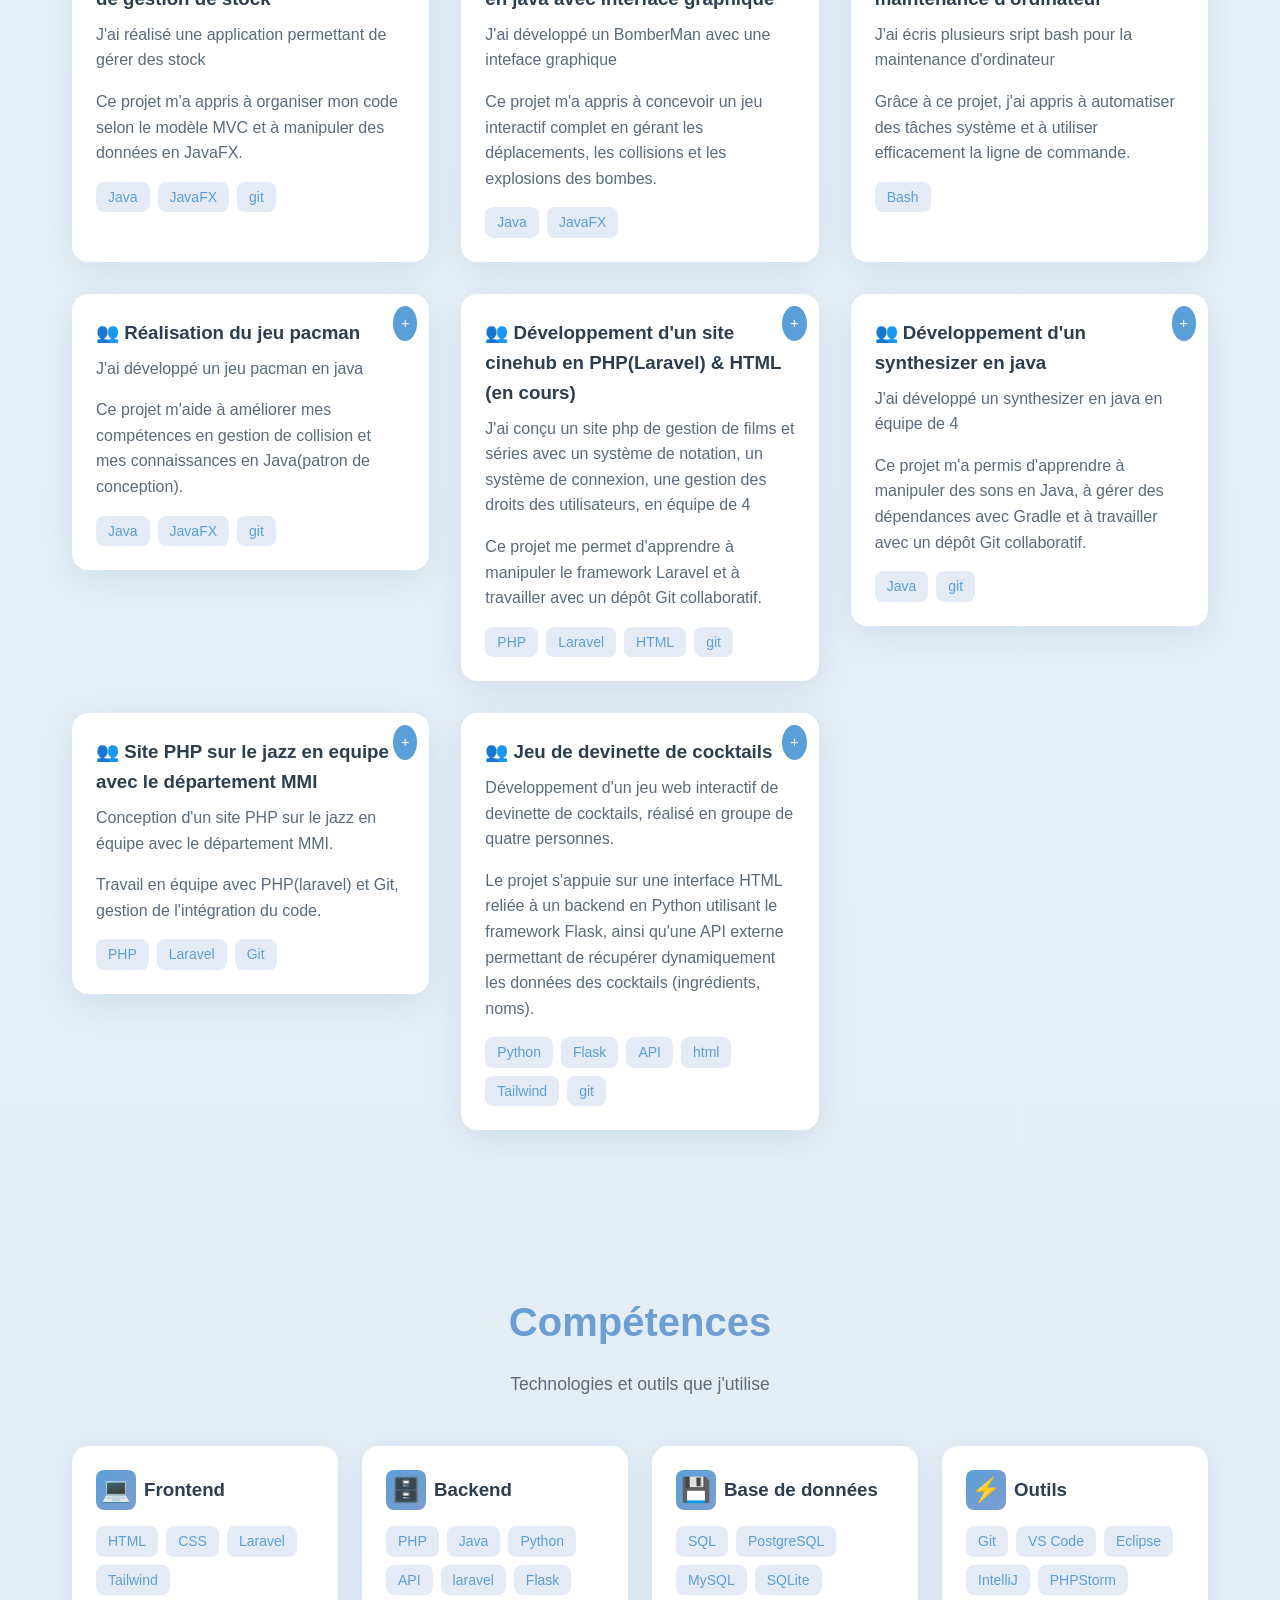
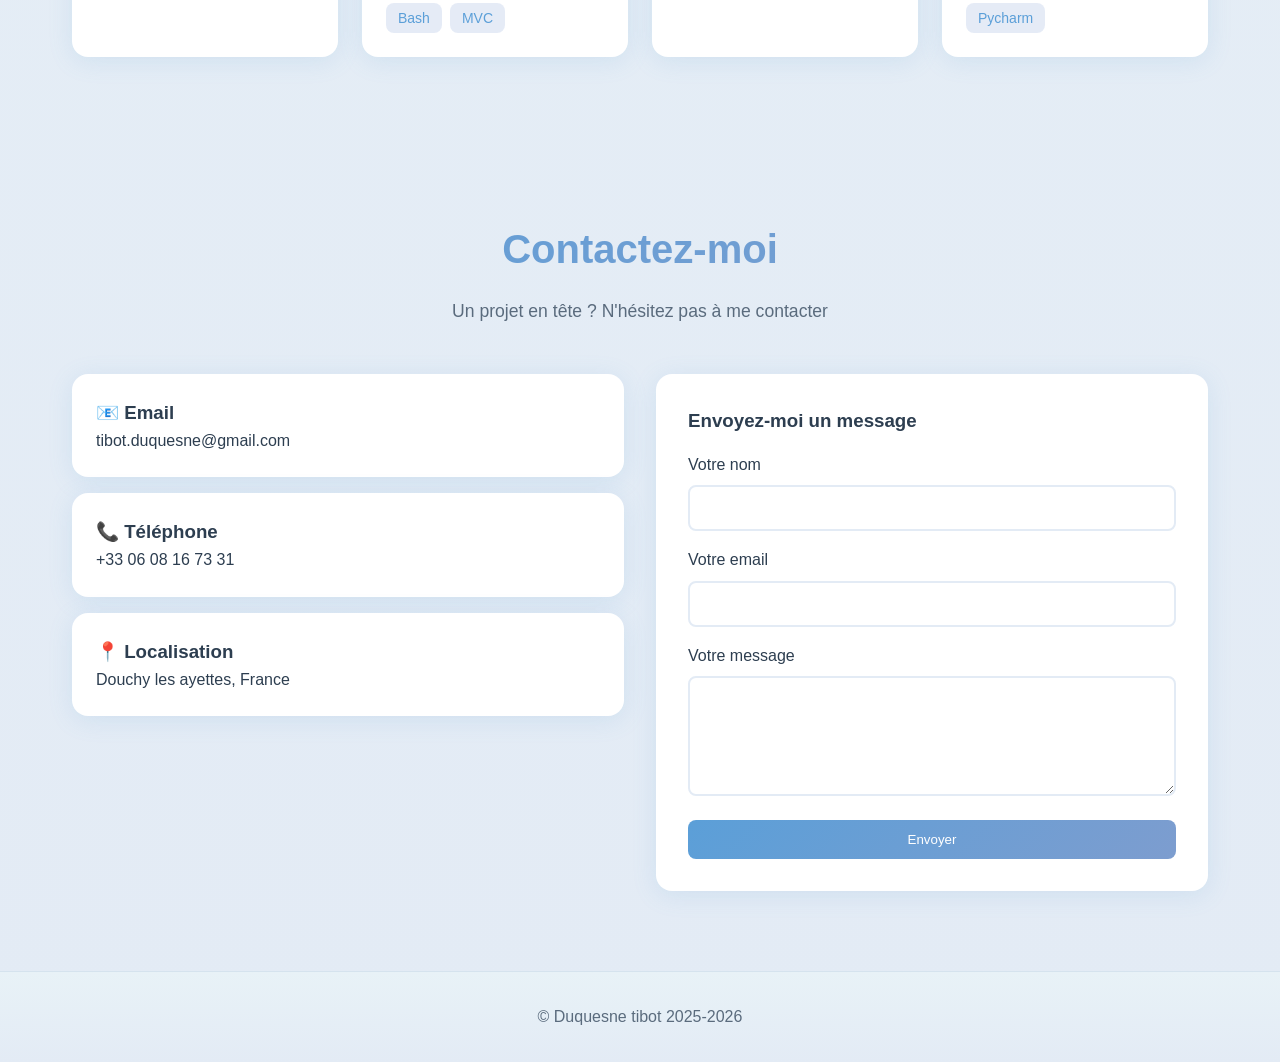
==== commit 393ea410: "touche final" ====
--- a/index.html
+++ b/index.html
@@ -39,7 +39,10 @@
             <div class="buttons">
                 <a href="#projets" class="btn">Voir mes projets</a>
                 <a href="cv/CV_Duquesne_Tibot_stage.pdf" class="btn" download>
-                    📄 Télécharger mon CV
+                    📄 Voir mon CV (français)
+                </a>
+                <a href="cv/CV_Anglais.pdf" class="btn" download>
+                    📄 See my CV (English)
                 </a>
                 <a href="#contact" class="btn" style="background: white; color: #5b9fd8; border: 2px solid rgba(91, 159, 216, 0.2);">Me contacter</a>
             </div>
@@ -80,7 +83,7 @@
 
             <a href="projets/site-evenementiel.html" class="project-link clickable">
                 <div class="project-card">
-                    <span class="corner-icon">↗</span>
+                    <span class="corner-icon">+</span>
                     <div class="project-card-content">
                         <h3>👥 Création d'une entreprise de l'évènementiel fictive et développement d'un site</h3>
                         <p>Lors d'un projet nous avons créer une entreprise et développé un site en HTML et CSS</p>
@@ -108,7 +111,7 @@
 
             <a href="projets/bomberman.html" class="project-link clickable">
                 <div class="project-card">
-                    <span class="corner-icon">↗</span>
+                    <span class="corner-icon">+</span>
                     <div class="project-card-content">
                         <h3>👤 Création d'un jeu BomberMan en java avec interface graphique</h3>
                         <p>J'ai développé un BomberMan avec une inteface graphique</p>
@@ -134,7 +137,7 @@
 
             <a href="projets/pacman.html" class="project-link clickable">
                 <div class="project-card">
-                    <span class="corner-icon">↗</span>
+                    <span class="corner-icon">+</span>
                     <div class="project-card-content">
                         <h3>👥 Réalisation du jeu pacman</h3>
                         <p>J'ai développé un jeu pacman en java</p>
@@ -150,7 +153,7 @@
 
             <a href="projets/cinehub.html" class="project-link clickable">
                 <div class="project-card">
-                    <span class="corner-icon">↗</span>
+                    <span class="corner-icon">+</span>
                     <div class="project-card-content">
                         <h3>👥 Développement d'un site cinehub en PHP(Laravel) & HTML (en cours)</h3>
                         <p>J'ai conçu un site php de gestion de films et séries avec un système de notation, un système de connexion, une gestion des droits des utilisateurs, en équipe de 4</p>
@@ -167,7 +170,7 @@
 
             <a href="projets/synthesizer.html" class="project-link clickable">
                 <div class="project-card">
-                    <span class="corner-icon">↗</span>
+                    <span class="corner-icon">+</span>
                     <div class="project-card-content">
                         <h3>👥 Développement d'un synthesizer en java</h3>
                         <p>J'ai développé un synthesizer en java en équipe de 4</p>
@@ -182,7 +185,7 @@
 
             <a href="projets/SAE_JAZZ.html" class="project-link clickable">
                 <div class="project-card">
-                    <span class="corner-icon">↗</span>
+                    <span class="corner-icon">+</span>
                     <div class="project-card-content">
                         <h3>👥 Site PHP sur le jazz en equipe avec le département MMI</h3>
                         <p>Conception d'un site PHP sur le jazz en équipe avec le département MMI.</p>
@@ -195,7 +198,31 @@
                     </div>
                 </div>
             </a>
-
+            <a href="projets/alcool.html" class="project-link clickable">
+                <div class="project-card">
+                    <span class="corner-icon">+</span>
+                    <div class="project-card-content">
+                        <h3>👥 Jeu de devinette de cocktails</h3>
+                        <p>
+                        Développement d'un jeu web interactif de devinette de cocktails, réalisé en groupe
+                        de quatre personnes.
+                        </p>
+                        <p>
+                            Le projet s'appuie sur une interface HTML reliée à un backend en Python utilisant
+                            le framework Flask, ainsi qu'une API externe permettant de récupérer dynamiquement
+                             les données des cocktails (ingrédients, noms).
+                        </p>
+                        <div class="tags">
+                            <span class="tag">Python</span>
+                            <span class="tag">Flask</span>
+                            <span class="tag">API</span>
+                            <span class="tag">html</span>
+                            <span class="tag">Tailwind</span>
+                            <span class="tag">git</span>
+                        </div>
+                    </div>
+                </div>
+            </a>
         </div>
     </section>
 
@@ -225,6 +252,9 @@
                     <span class="tag">Python</span>
                     <span class="tag">API</span>
                     <span class="tag">laravel</span>
+                    <span class="tag">Flask</span>
+                    <span class="tag">Bash</span>
+                    <span class="tag">MVC</span>
                 </div>
             </div>
 
@@ -245,7 +275,7 @@
                     <span class="tag">Eclipse</span>
                     <span class="tag">IntelliJ</span>
                     <span class="tag">PHPStorm</span>
-                    <span class="tag">Pycharm</span>    
+                    <span class="tag">Pycharm</span> 
                 </div>
             </div>
         </div>
--- a/styles.css
+++ b/styles.css
@@ -94,6 +94,9 @@
         }
 
         .hero p {
+            margin-left: auto;
+            margin-right: auto;
+            text-align: center;
             font-size: 1.25rem;
             color: #5a6b7d;
             margin-bottom: 2rem;
